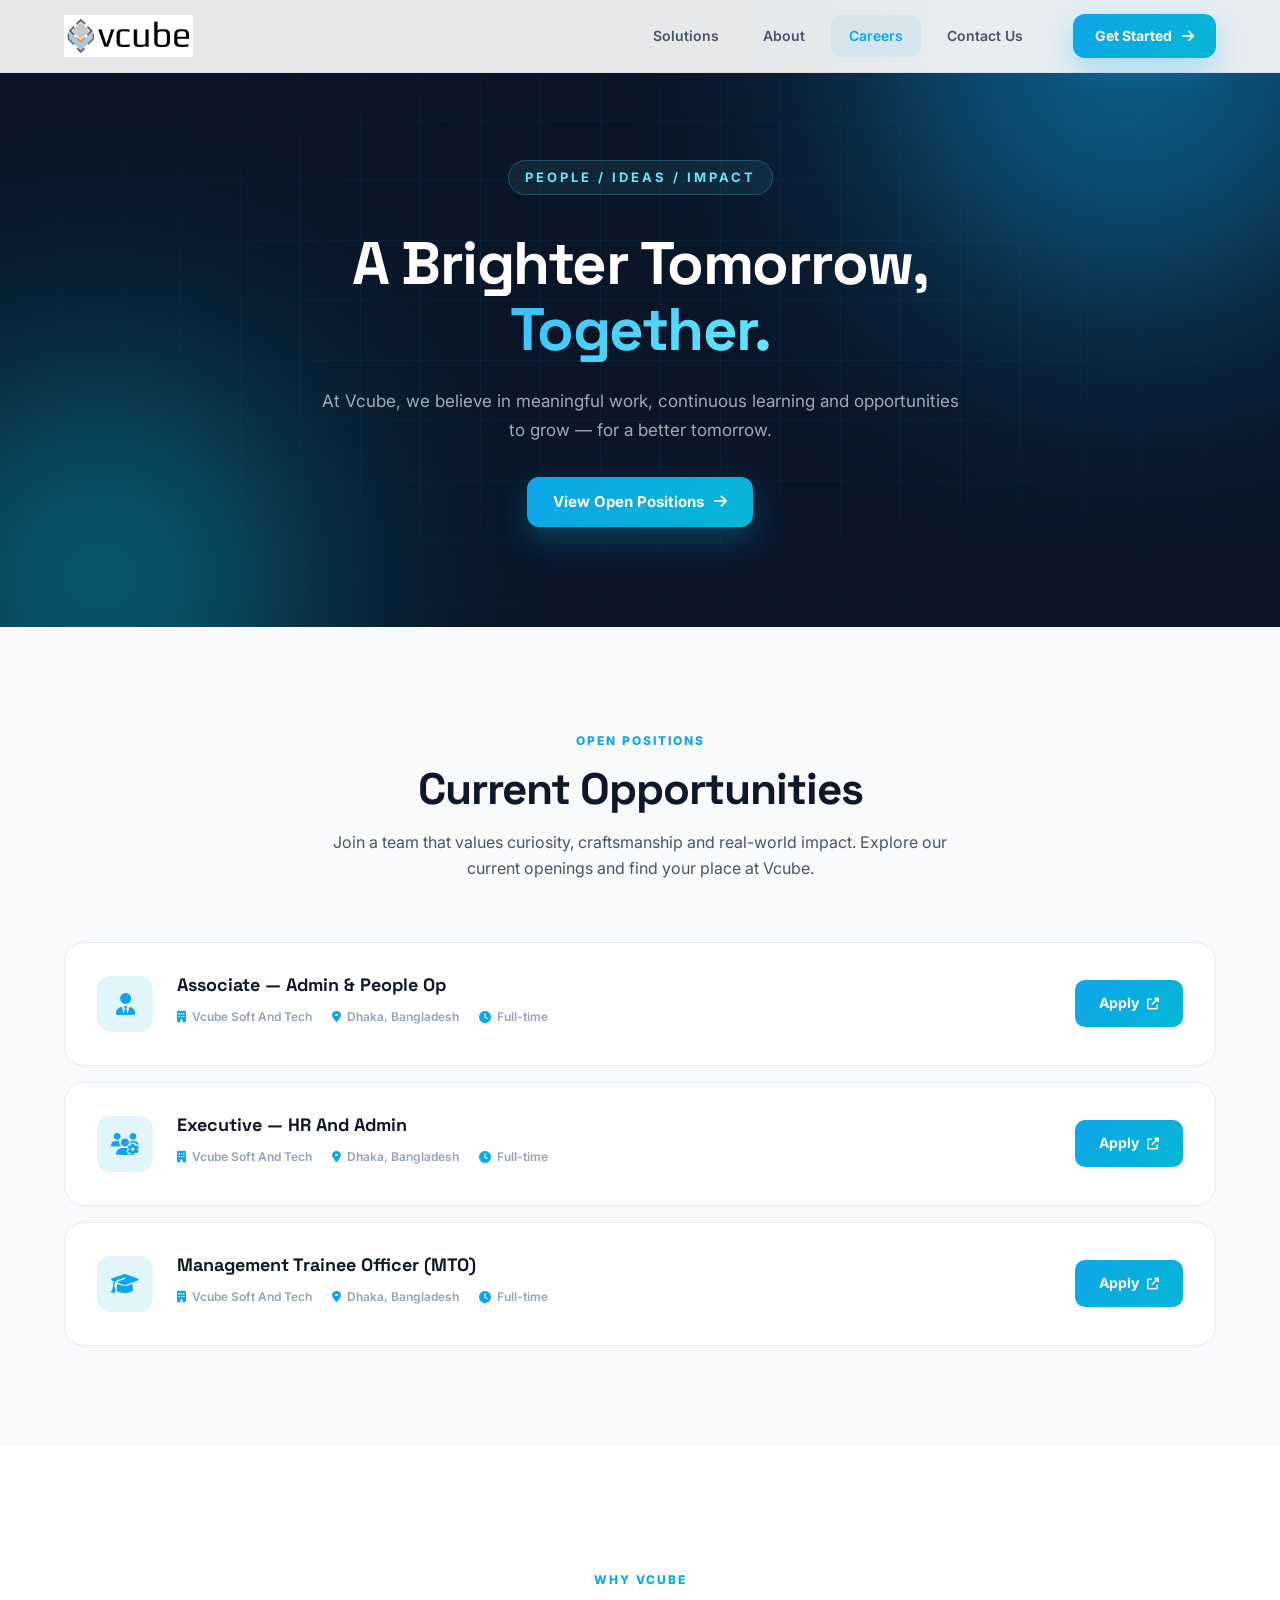
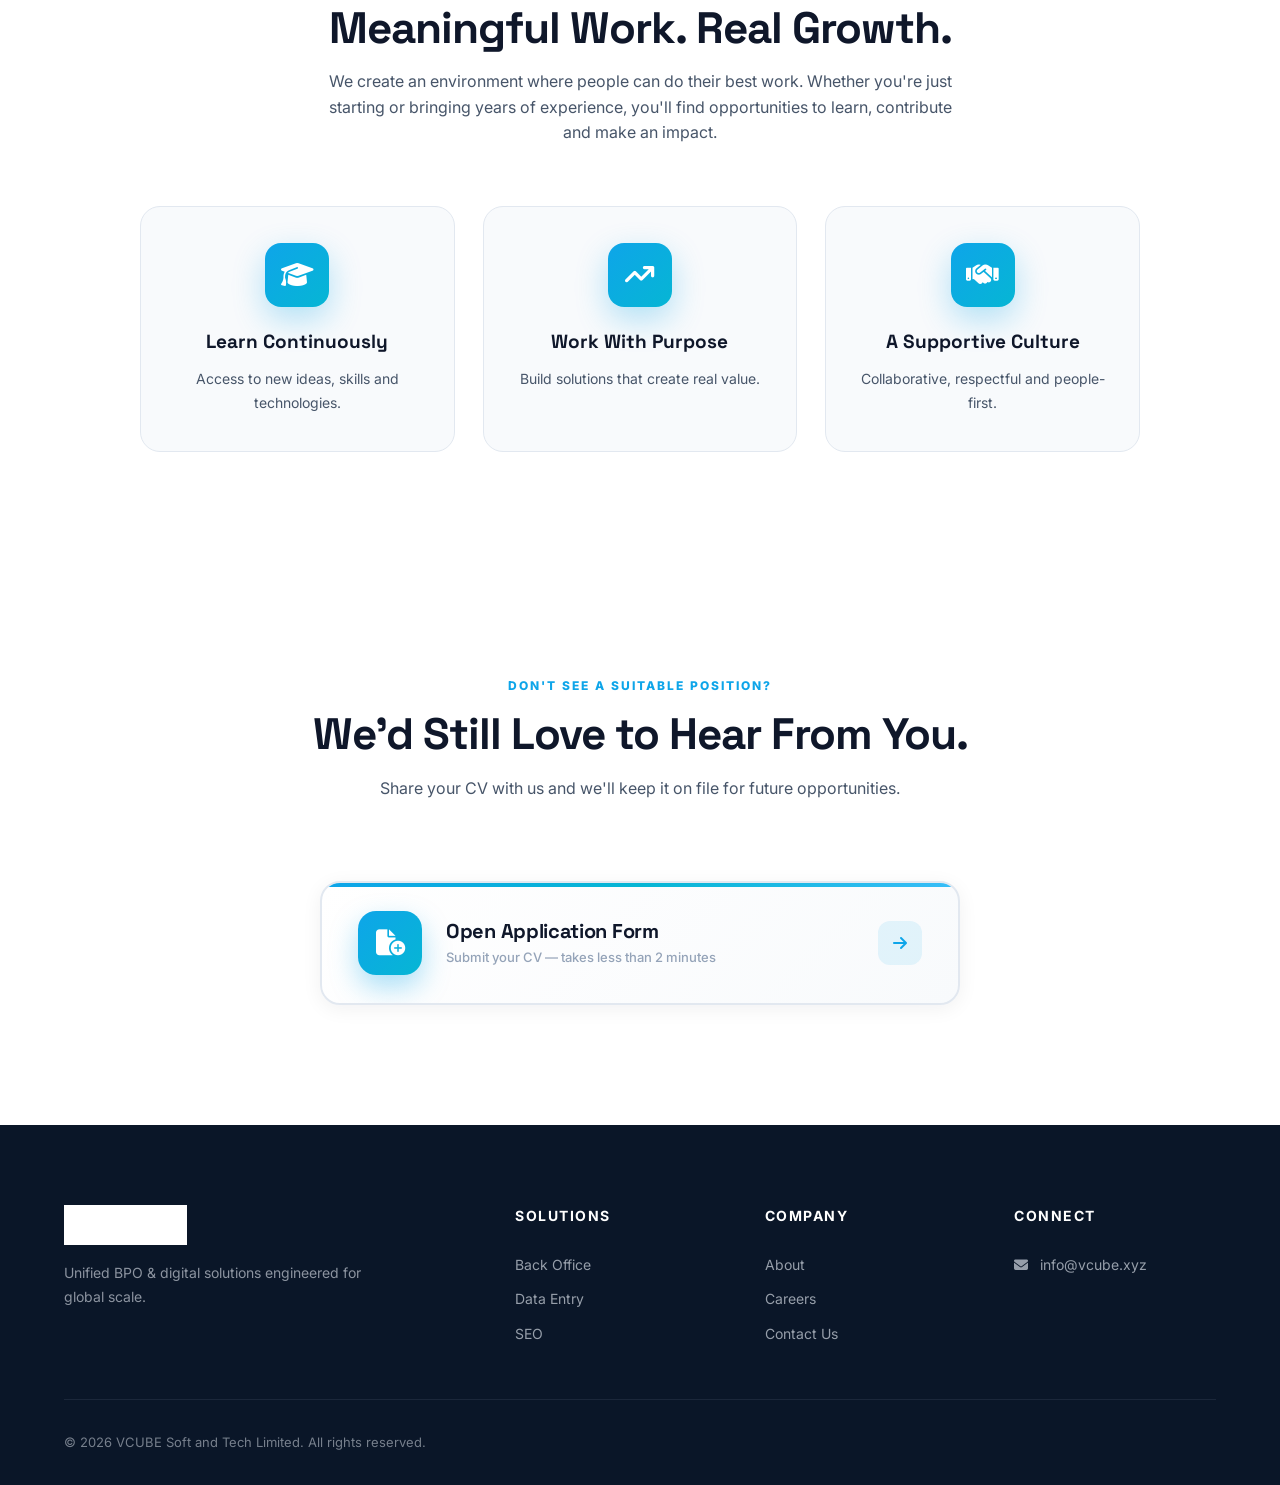
==== careers.html @ a3772336 "fix: footer logo always visible (removed filter)" ====
<!DOCTYPE html>
<html lang="en">
<head>
  <meta charset="UTF-8">
  <meta name="viewport" content="width=device-width, initial-scale=1.0">
  <title>Careers — Join VCUBE Soft and Tech Limited</title>
  <meta name="description" content="A Brighter Tomorrow, Together. At VCUBE, we believe in meaningful work, continuous learning, and opportunities to grow.">
  <link rel="icon" type="image/png" href="assets/images/vcube-logo.png">
  <link rel="preconnect" href="https://fonts.googleapis.com">
  <link href="https://fonts.googleapis.com/css2?family=Inter:wght@300;400;500;600;700;800;900&family=Space+Grotesk:wght@400;500;600;700&display=swap" rel="stylesheet">
  <link rel="stylesheet" href="https://cdnjs.cloudflare.com/ajax/libs/font-awesome/6.5.0/css/all.min.css">
  <link rel="stylesheet" href="css/style.css">
  <link rel="stylesheet" href="css/responsive.css">
</head>
<body>

  <header class="navbar" id="navbar">
    <div class="nav-container">
      <a href="index.html" class="logo" aria-label="VCUBE Home">
        <img src="assets/images/vcube-logo.png" alt="VCUBE Logo" class="logo-img" loading="eager">
      </a>
      <nav class="nav-links" id="navLinks">
        <a href="index.html#solutions">Solutions</a>
        <a href="index.html#edge">About</a>
        <a href="careers.html" class="active">Careers</a>
        <a href="index.html#contact">Contact Us</a>
      </nav>
      <a href="index.html#contact" class="btn btn-primary nav-cta">
        Get Started <i class="fas fa-arrow-right"></i>
      </a>
      <button class="hamburger" id="hamburger" aria-label="Menu">
        <i class="fas fa-bars"></i>
      </button>
    </div>
  </header>

  <!-- HERO -->
  <section class="careers-hero">
    <div class="hero-bg">
      <div class="hero-grid"></div>
      <div class="glow glow-1"></div>
      <div class="glow glow-2"></div>
    </div>
    <div class="container" style="position: relative; z-index: 2;">
      <div class="careers-tagline">People / Ideas / Impact</div>
      <h1 class="careers-title">
        A Brighter Tomorrow,<br>
        <span class="gradient-text">Together.</span>
      </h1>
      <p class="careers-desc">
        At Vcube, we believe in meaningful work, continuous learning and opportunities
        to grow — for a better tomorrow.
      </p>
      <div class="hero-buttons" style="justify-content: center; margin-top: 32px;">
        <a href="#open-positions" class="btn btn-primary">
          View Open Positions <i class="fas fa-arrow-right"></i>
        </a>
      </div>
    </div>
  </section>

  <!-- OPEN POSITIONS -->
  <section class="positions" id="open-positions">
    <div class="container">
      <div class="section-header center">
        <span class="section-tag">Open Positions</span>
        <h2 class="section-title">Current Opportunities</h2>
        <p class="section-subtitle">
          Join a team that values curiosity, craftsmanship and real-world impact.
          Explore our current openings and find your place at Vcube.
        </p>
      </div>

      <div class="positions-list">
        <!-- Position 1 -->
        <div class="position-card">
          <div class="pos-icon"><i class="fas fa-user-tie"></i></div>
          <div class="pos-content">
            <h3>Associate — Admin & People Op</h3>
            <div class="pos-meta">
              <span><i class="fas fa-building"></i> Vcube Soft And Tech</span>
              <span><i class="fas fa-location-dot"></i> Dhaka, Bangladesh</span>
              <span><i class="fas fa-clock"></i> Full-time</span>
            </div>
            
          </div>
          <a href="https://bdjobs.com/h/details/1527850?ln=1" target="_blank" rel="noreferrer" class="pos-apply">
            Apply <i class="fas fa-external-link-alt"></i>
          </a>
        </div>

        <!-- Position 2 -->
        <div class="position-card">
          <div class="pos-icon"><i class="fas fa-users-gear"></i></div>
          <div class="pos-content">
            <h3>Executive — HR And Admin</h3>
            <div class="pos-meta">
              <span><i class="fas fa-building"></i> Vcube Soft And Tech</span>
              <span><i class="fas fa-location-dot"></i> Dhaka, Bangladesh</span>
              <span><i class="fas fa-clock"></i> Full-time</span>
            </div>
            
          </div>
          <a href="BdJOBS_LINK_HERE" target="_blank" rel="noreferrer" class="pos-apply">
            Apply <i class="fas fa-external-link-alt"></i>
          </a>
        </div>

        <!-- Position 3 -->
        <div class="position-card">
          <div class="pos-icon"><i class="fas fa-graduation-cap"></i></div>
          <div class="pos-content">
            <h3>Management Trainee Officer (MTO)</h3>
            <div class="pos-meta">
              <span><i class="fas fa-building"></i> Vcube Soft And Tech</span>
              <span><i class="fas fa-location-dot"></i> Dhaka, Bangladesh</span>
              <span><i class="fas fa-clock"></i> Full-time</span>
            </div>
            
          </div>
          <a href="BdJOBS_LINK_HERE" target="_blank" rel="noreferrer" class="pos-apply">
            Apply <i class="fas fa-external-link-alt"></i>
          </a>
        </div>
      </div>
    </div>
  </section>

  <!-- WHY VCUBE -->
  <section class="why-vcube">
    <div class="container">
      <div class="section-header center">
        <span class="section-tag">Why Vcube</span>
        <h2 class="section-title">Meaningful Work. Real Growth.</h2>
        <p class="section-subtitle">
          We create an environment where people can do their best work. Whether you're
          just starting or bringing years of experience, you'll find opportunities to
          learn, contribute and make an impact.
        </p>
      </div>

      <div class="why-grid">
        <div class="why-card">
          <div class="why-icon"><i class="fas fa-graduation-cap"></i></div>
          <h3>Learn Continuously</h3>
          <p>Access to new ideas, skills and technologies.</p>
        </div>

        <div class="why-card">
          <div class="why-icon"><i class="fas fa-arrow-trend-up"></i></div>
          <h3>Work With Purpose</h3>
          <p>Build solutions that create real value.</p>
        </div>

        <div class="why-card">
          <div class="why-icon"><i class="fas fa-handshake"></i></div>
          <h3>A Supportive Culture</h3>
          <p>Collaborative, respectful and people-first.</p>
        </div>
      </div>
    </div>
  </section>

  <!-- CV SUBMISSION -->
  <!-- ═══ CV SUBMISSION ═══ -->
  <section class="apply-section" id="apply">
    <div class="container">
      <div class="section-header center">
        <span class="section-tag">Don't See A Suitable Position?</span>
        <h2 class="section-title">We'd Still Love to Hear From You.</h2>
        <p class="section-subtitle">
          Share your CV with us and we'll keep it on file for future opportunities.
        </p>
      </div>

      <div class="apply-cta-wrap">
        <a href="https://docs.google.com/forms/d/e/1FAIpQLSdSTPshbBg60llwsU6dkdQ2GS3k0Eei-Ls_svC4j-k6yAOx4g/viewform" 
           target="_blank" 
           rel="noreferrer" 
           class="apply-cta-btn">
          <span class="apply-cta-icon">
            <i class="fas fa-file-circle-plus"></i>
          </span>
          <span class="apply-cta-text">
            <strong>Open Application Form</strong>
            <small>Submit your CV — takes less than 2 minutes</small>
          </span>
          <span class="apply-cta-arrow">
            <i class="fas fa-arrow-right"></i>
          </span>
        </a>
      </div>
    </div>
  </section>

  <footer class="footer">
    <div class="container">
      <div class="footer-grid">
        <div class="footer-brand">
          <a href="index.html" class="logo">
            <img src="assets/images/vcube-logo.png" alt="VCUBE" class="logo-img">
          </a>
          <p>Unified BPO & digital solutions engineered for global scale.</p>
        </div>
        <div class="footer-col">
          <h4>Solutions</h4>
          <a href="index.html#solutions">Back Office</a>
          <a href="index.html#solutions">Data Entry</a>
          <a href="index.html#solutions">SEO</a>
        </div>
        <div class="footer-col">
          <h4>Company</h4>
          <a href="index.html#edge">About</a>
          <a href="careers.html">Careers</a>
          <a href="index.html#contact">Contact Us</a>
        </div>
        <div class="footer-col">
          <h4>Connect</h4>
          <a href="mailto:info@vcube.xyz"><i class="fas fa-envelope"></i> info@vcube.xyz</a>
        </div>
      </div>
      <div class="footer-bottom">
        <p>© 2026 VCUBE Soft and Tech Limited. All rights reserved.</p>
      </div>
    </div>
  </footer>

  <script src="js/main.js"></script>
</body>
</html>
---- css/style.css ----
/* ═══════════════════════════════════════════
   VCUBE Soft and Tech Limited — Main Stylesheet
   ═══════════════════════════════════════════ */

* { margin: 0; padding: 0; box-sizing: border-box; }

:root {
  --primary: #0ea5e9;
  --primary-dark: #0284c7;
  --primary-light: #38bdf8;
  --accent: #06b6d4;
  --accent-light: #67e8f9;
  --navy: #0a1628;
  --bg: #ffffff;
  --bg-alt: #f8fafc;
  --text: #0f172a;
  --text-soft: #475569;
  --text-muted: #94a3b8;
  --text-light: #e2e8f0;
  --border: #e2e8f0;
  --shadow: 0 4px 20px rgba(15, 23, 42, 0.08);
  --shadow-lg: 0 20px 50px rgba(15, 23, 42, 0.15);
  --shadow-blue: 0 12px 32px rgba(14, 165, 233, 0.3);
  --radius: 12px;
  --radius-lg: 20px;
  --transition: all 0.3s cubic-bezier(0.4, 0, 0.2, 1);
}

html { scroll-behavior: smooth; }

body {
  font-family: 'Inter', system-ui, -apple-system, sans-serif;
  background: var(--bg);
  color: var(--text);
  line-height: 1.6;
  overflow-x: hidden;
}

img { max-width: 100%; display: block; }
a { text-decoration: none; color: inherit; }
ul { list-style: none; }

.container { max-width: 1200px; margin: 0 auto; padding: 0 24px; }

/* NAVBAR */
.navbar {
  position: fixed;
  top: 0; left: 0;
  width: 100%;
  z-index: 1000;
  background: rgba(255, 255, 255, 0.9);
  backdrop-filter: blur(20px);
  -webkit-backdrop-filter: blur(20px);
  border-bottom: 1px solid rgba(15, 23, 42, 0.06);
  transition: var(--transition);
}

.navbar.scrolled { box-shadow: var(--shadow); }

.nav-container {
  max-width: 1200px;
  margin: 0 auto;
  padding: 14px 24px;
  display: flex;
  align-items: center;
  justify-content: space-between;
  gap: 32px;
}

.logo { display: inline-flex; align-items: center; }

.logo-img {
  height: 42px;
  width: auto;
  display: block;
  transition: var(--transition);
}

.logo:hover .logo-img {
  transform: scale(1.05);
  filter: drop-shadow(0 4px 12px rgba(14, 165, 233, 0.3));
}

.nav-links { display: flex; gap: 8px; margin-left: auto; }

.nav-links a {
  padding: 10px 18px;
  font-size: 14px;
  font-weight: 600;
  color: var(--text-soft);
  border-radius: 10px;
  transition: var(--transition);
}

.nav-links a:hover,
.nav-links a.active {
  color: var(--primary);
  background: rgba(14, 165, 233, 0.08);
}

.btn {
  display: inline-flex;
  align-items: center;
  justify-content: center;
  gap: 10px;
  padding: 13px 26px;
  font-size: 15px;
  font-weight: 700;
  border-radius: 12px;
  border: none;
  cursor: pointer;
  transition: var(--transition);
  font-family: inherit;
  white-space: nowrap;
}

.btn-primary {
  background: linear-gradient(135deg, var(--primary), var(--accent));
  color: #fff;
  box-shadow: var(--shadow-blue);
}

.btn-primary:hover {
  transform: translateY(-2px);
  box-shadow: 0 16px 40px rgba(14, 165, 233, 0.45);
}

.btn-outline {
  background: transparent;
  color: #fff;
  border: 1.5px solid rgba(148, 163, 184, 0.3);
}

.btn-outline:hover {
  border-color: var(--accent-light);
  color: var(--accent-light);
  background: rgba(103, 232, 249, 0.08);
}

.btn-block { width: 100%; }
.nav-cta { padding: 11px 22px; font-size: 14px; }

.hamburger {
  display: none;
  width: 42px; height: 42px;
  border-radius: 10px;
  border: 1px solid var(--border);
  background: var(--bg-alt);
  color: var(--text);
  font-size: 16px;
  cursor: pointer;
}

/* HERO */
.hero {
  position: relative;
  min-height: 100vh;
  display: flex;
  align-items: center;
  padding: 120px 0 80px;
  overflow: hidden;
  background: var(--navy);
}

.hero-bg { position: absolute; inset: 0; z-index: 1; }

.hero-grid {
  position: absolute;
  inset: 0;
  background-image:
    linear-gradient(rgba(14, 165, 233, 0.07) 1px, transparent 1px),
    linear-gradient(90deg, rgba(14, 165, 233, 0.07) 1px, transparent 1px);
  background-size: 60px 60px;
  mask-image: radial-gradient(ellipse at center, black 30%, transparent 80%);
  -webkit-mask-image: radial-gradient(ellipse at center, black 30%, transparent 80%);
}

.glow {
  position: absolute;
  border-radius: 50%;
  filter: blur(120px);
  opacity: 0.5;
}

.glow-1 { width: 500px; height: 500px; background: var(--primary); top: -200px; right: -100px; }
.glow-2 { width: 400px; height: 400px; background: var(--accent); bottom: -150px; left: -100px; }

.hero-container {
  position: relative;
  z-index: 2;
  max-width: 1200px;
  margin: 0 auto;
  padding: 0 24px;
  width: 100%;
}

.hero-badge {
  display: inline-flex;
  align-items: center;
  gap: 10px;
  padding: 8px 18px;
  background: rgba(14, 165, 233, 0.1);
  border: 1px solid rgba(14, 165, 233, 0.3);
  border-radius: 999px;
  color: var(--accent-light);
  font-size: 13px;
  font-weight: 600;
  margin-bottom: 28px;
}

.pulse {
  width: 8px; height: 8px;
  border-radius: 50%;
  background: var(--accent-light);
  box-shadow: 0 0 0 4px rgba(103, 232, 249, 0.2);
  animation: pulse 2s ease-in-out infinite;
}

@keyframes pulse {
  0%, 100% { box-shadow: 0 0 0 4px rgba(103, 232, 249, 0.2); }
  50% { box-shadow: 0 0 0 10px rgba(103, 232, 249, 0.05); }
}

.hero-title {
  font-family: 'Space Grotesk', sans-serif;
  font-size: clamp(38px, 5.5vw, 68px);
  font-weight: 700;
  line-height: 1.1;
  letter-spacing: -1.5px;
  color: #fff;
  margin-bottom: 24px;
}

.gradient-text {
  background: linear-gradient(135deg, var(--primary-light) 0%, var(--accent-light) 100%);
  -webkit-background-clip: text;
  background-clip: text;
  -webkit-text-fill-color: transparent;
}

.hero-desc {
  font-size: clamp(15px, 1.6vw, 18px);
  color: rgba(226, 232, 240, 0.75);
  max-width: 620px;
  margin-bottom: 40px;
  line-height: 1.7;
}

.hero-buttons { display: flex; gap: 16px; flex-wrap: wrap; }

/* STATS */
.stats {
  background: var(--bg);
  padding: 80px 0;
  border-bottom: 1px solid var(--border);
}

.stats-grid {
  display: grid;
  grid-template-columns: repeat(4, 1fr);
  gap: 24px;
}

.stat-card {
  text-align: center;
  padding: 32px 20px;
  background: var(--bg-alt);
  border-radius: var(--radius-lg);
  border: 1px solid var(--border);
  transition: var(--transition);
  position: relative;
  overflow: hidden;
}

.stat-card::before {
  content: '';
  position: absolute;
  bottom: 0; left: 0; right: 0;
  height: 3px;
  background: linear-gradient(90deg, var(--primary), var(--accent));
  transform: scaleX(0);
  transition: transform 0.4s;
}

.stat-card:hover::before { transform: scaleX(1); }

.stat-card:hover {
  transform: translateY(-6px);
  box-shadow: var(--shadow-lg);
  border-color: var(--primary-light);
}

.stat-icon {
  width: 52px; height: 52px;
  margin: 0 auto 16px;
  border-radius: 14px;
  background: linear-gradient(135deg, rgba(14, 165, 233, 0.12), rgba(6, 182, 212, 0.12));
  display: flex;
  align-items: center;
  justify-content: center;
  color: var(--primary);
  font-size: 22px;
}

.stat-num {
  font-family: 'Space Grotesk', sans-serif;
  font-size: 40px;
  font-weight: 700;
  letter-spacing: -1.5px;
  color: var(--text);
  line-height: 1;
  margin-bottom: 8px;
}

.stat-num span { font-size: 24px; color: var(--primary); margin-left: 2px; }

.stat-label {
  font-size: 13px;
  font-weight: 600;
  color: var(--text-muted);
  text-transform: uppercase;
  letter-spacing: 1px;
}

/* SECTION HEADER */
.section-header { margin-bottom: 60px; }
.section-header.center { text-align: center; }

.section-tag {
  display: inline-block;
  font-size: 12px;
  font-weight: 800;
  color: var(--primary);
  text-transform: uppercase;
  letter-spacing: 2px;
  margin-bottom: 14px;
}

.section-title {
  font-family: 'Space Grotesk', sans-serif;
  font-size: clamp(28px, 4vw, 44px);
  font-weight: 700;
  letter-spacing: -1px;
  line-height: 1.15;
  color: var(--text);
  margin-bottom: 16px;
}

.section-subtitle {
  font-size: 16px;
  color: var(--text-soft);
  max-width: 640px;
}

.section-header.center .section-subtitle { margin: 0 auto; }

/* SOLUTIONS */
.solutions { padding: 120px 0; background: var(--bg); }

.solutions-grid {
  display: grid;
  grid-template-columns: repeat(auto-fit, minmax(300px, 1fr));
  gap: 24px;
}

.solution-card {
  background: var(--bg);
  padding: 32px;
  border-radius: var(--radius-lg);
  border: 1px solid var(--border);
  transition: var(--transition);
  position: relative;
  overflow: hidden;
}

.solution-card::before {
  content: '';
  position: absolute;
  top: 0; left: 0; right: 0;
  height: 3px;
  background: linear-gradient(90deg, var(--primary), var(--accent));
  transform: scaleX(0);
  transform-origin: left;
  transition: transform 0.4s;
}

.solution-card:hover::before { transform: scaleX(1); }

.solution-card:hover {
  transform: translateY(-8px);
  box-shadow: var(--shadow-lg);
  border-color: var(--primary-light);
}

.solution-cat {
  display: inline-block;
  font-size: 11px;
  font-weight: 800;
  color: var(--primary);
  text-transform: uppercase;
  letter-spacing: 1.5px;
  margin-bottom: 18px;
  padding: 4px 12px;
  background: rgba(14, 165, 233, 0.08);
  border-radius: 999px;
}

.solution-icon {
  width: 54px; height: 54px;
  border-radius: 14px;
  background: linear-gradient(135deg, rgba(14, 165, 233, 0.12), rgba(6, 182, 212, 0.12));
  display: flex;
  align-items: center;
  justify-content: center;
  color: var(--primary);
  font-size: 22px;
  margin-bottom: 22px;
  transition: var(--transition);
}

.solution-card:hover .solution-icon {
  background: linear-gradient(135deg, var(--primary), var(--accent));
  color: #fff;
  transform: scale(1.08) rotate(-5deg);
}

.solution-card h3 {
  font-family: 'Space Grotesk', sans-serif;
  font-size: 19px;
  font-weight: 700;
  color: var(--text);
  margin-bottom: 12px;
}

.solution-card p {
  font-size: 14px;
  color: var(--text-soft);
  line-height: 1.7;
}

/* EDGE */
.edge {
  padding: 120px 0;
  background: var(--bg-alt);
  position: relative;
  overflow: hidden;
}

.edge-grid {
  display: grid;
  grid-template-columns: 1.2fr 1fr;
  gap: 80px;
  align-items: center;
}

.edge-text {
  font-size: 16px;
  color: var(--text-soft);
  line-height: 1.8;
  margin-bottom: 20px;
}

.edge-visual { position: relative; height: 400px; }

.edge-blob {
  position: absolute;
  inset: 20% 10%;
  background: radial-gradient(circle, rgba(14, 165, 233, 0.3), transparent 70%);
  filter: blur(60px);
  border-radius: 50%;
}

.edge-image-wrap {
  position: absolute;
  inset: 0;
  border-radius: var(--radius-lg);
  overflow: hidden;
  box-shadow: var(--shadow-lg);
}

.edge-image {
  width: 100%;
  height: 100%;
  object-fit: cover;
  transition: transform 0.6s ease;
}

.edge-image-wrap:hover .edge-image {
  transform: scale(1.05);
}

.edge-image-wrap::after {
  content: '';
  position: absolute;
  inset: 0;
  background: linear-gradient(135deg, rgba(14, 165, 233, 0.1), rgba(6, 182, 212, 0.15));
  pointer-events: none;
}

/* Edge floating cards */
.edge-card {
  position: absolute;
  display: flex;
  align-items: center;
  gap: 14px;
  padding: 14px 20px;
  background: #fff;
  border-radius: var(--radius);
  box-shadow: var(--shadow-lg);
  animation: float 6s ease-in-out infinite;
  z-index: 3;
}

.edge-card i {
  width: 40px;
  height: 40px;
  border-radius: 10px;
  background: linear-gradient(135deg, var(--primary), var(--accent));
  display: flex;
  align-items: center;
  justify-content: center;
  color: #fff;
  font-size: 18px;
  flex-shrink: 0;
}

.edge-card strong {
  display: block;
  font-family: 'Space Grotesk', sans-serif;
  font-size: 15px;
  font-weight: 700;
  color: var(--text);
  line-height: 1.1;
}

.edge-card span {
  display: block;
  font-size: 11px;
  color: var(--text-muted);
  font-weight: 600;
  margin-top: 2px;
}

.edge-card-1 {
  bottom: 24px;
  left: -20px;
  animation-delay: 0s;
}

.edge-card-2 {
  top: 24px;
  right: -20px;
  animation-delay: 2s;
}

@keyframes float {
  0%, 100% { transform: translateY(0); }
  50% { transform: translateY(-20px); }
}

/* CONTACT */
.contact { padding: 120px 0; background: var(--bg); }

.contact-grid {
  display: grid;
  grid-template-columns: 1fr 1.2fr;
  gap: 60px;
  align-items: start;
}

.contact-item { display: flex; gap: 16px; margin-bottom: 24px; }

.contact-icon {
  width: 44px; height: 44px;
  border-radius: 12px;
  background: linear-gradient(135deg, rgba(14, 165, 233, 0.12), rgba(6, 182, 212, 0.12));
  display: flex;
  align-items: center;
  justify-content: center;
  color: var(--primary);
  font-size: 18px;
  flex-shrink: 0;
}

.contact-item strong {
  display: block;
  font-size: 14px;
  font-weight: 700;
  color: var(--text);
  margin-bottom: 4px;
}

.contact-item p { font-size: 14px; color: var(--text-soft); }
.contact-item a { color: var(--primary); font-weight: 600; }

.contact-form {
  background: var(--bg);
  padding: 40px;
  border-radius: var(--radius-lg);
  border: 1px solid var(--border);
  box-shadow: var(--shadow);
}

.form-group { margin-bottom: 20px; }

.form-group label {
  display: block;
  font-size: 13px;
  font-weight: 700;
  color: var(--text);
  margin-bottom: 8px;
}

.form-group input,
.form-group select,
.form-group textarea {
  width: 100%;
  padding: 13px 16px;
  border: 1.5px solid var(--border);
  border-radius: 10px;
  font-family: inherit;
  font-size: 14px;
  color: var(--text);
  background: var(--bg);
  transition: var(--transition);
  resize: vertical;
}

.form-group input:focus,
.form-group select:focus,
.form-group textarea:focus {
  outline: none;
  border-color: var(--primary);
  box-shadow: 0 0 0 4px rgba(14, 165, 233, 0.1);
}

.form-row {
  display: grid;
  grid-template-columns: 1fr 1fr;
  gap: 16px;
}

.form-check {
  display: flex;
  gap: 10px;
  align-items: flex-start;
  margin: 20px 0;
  font-size: 13px;
  color: var(--text-soft);
  line-height: 1.5;
}

.form-check input { width: auto; margin-top: 3px; flex-shrink: 0; }

.file-upload { position: relative; }
.file-upload input[type="file"] { position: absolute; opacity: 0; width: 0; height: 0; }

.file-label {
  display: flex;
  flex-direction: column;
  align-items: center;
  justify-content: center;
  gap: 8px;
  padding: 32px 24px;
  border: 2px dashed var(--border);
  border-radius: 12px;
  background: var(--bg-alt);
  cursor: pointer;
  transition: var(--transition);
  text-align: center;
}

.file-label:hover {
  border-color: var(--primary);
  background: rgba(14, 165, 233, 0.04);
}

.file-label i { font-size: 28px; color: var(--primary); }
.file-label span { font-size: 14px; font-weight: 600; color: var(--text); }
.file-label small { font-size: 12px; color: var(--text-muted); }

/* FOOTER */
.footer {
  background: var(--navy);
  color: var(--text-light);
  padding: 80px 0 32px;
}

.footer-grid {
  display: grid;
  grid-template-columns: 2fr 1fr 1fr 1fr;
  gap: 48px;
  margin-bottom: 48px;
}

.footer-brand .logo-img {
  height: 40px;
  margin-bottom: 16px;
  filter: brightness(0) invert(1);
}

.footer-brand p {
  font-size: 14px;
  color: rgba(226, 232, 240, 0.6);
  max-width: 320px;
  line-height: 1.7;
}

.footer-col h4 {
  font-size: 14px;
  font-weight: 700;
  text-transform: uppercase;
  letter-spacing: 1.5px;
  color: #fff;
  margin-bottom: 20px;
}

.footer-col a {
  display: block;
  font-size: 14px;
  color: rgba(226, 232, 240, 0.65);
  padding: 6px 0;
  transition: var(--transition);
}

.footer-col a:hover { color: var(--primary-light); padding-left: 4px; }
.footer-col a i { margin-right: 8px; }

.footer-bottom {
  padding-top: 32px;
  border-top: 1px solid rgba(148, 163, 184, 0.12);
  display: flex;
  justify-content: space-between;
  flex-wrap: wrap;
  gap: 16px;
  font-size: 13px;
  color: rgba(226, 232, 240, 0.5);
}

.footer-legal { display: flex; gap: 24px; }
.footer-legal a:hover { color: var(--primary-light); }

/* CAREERS PAGE */
.careers-hero {
  position: relative;
  padding: 160px 0 100px;
  background: var(--navy);
  overflow: hidden;
  text-align: center;
}

.careers-title {
  font-family: 'Space Grotesk', sans-serif;
  font-size: clamp(36px, 5vw, 60px);
  font-weight: 700;
  color: #fff;
  letter-spacing: -1.5px;
  line-height: 1.1;
  margin: 16px 0 24px;
}

.careers-desc {
  font-size: 17px;
  color: rgba(226, 232, 240, 0.7);
  max-width: 640px;
  margin: 0 auto;
  line-height: 1.7;
}

.positions { padding: 100px 0; background: var(--bg-alt); }

.positions-list { display: flex; flex-direction: column; gap: 16px; }

.position-card {
  background: var(--bg);
  padding: 28px 32px;
  border-radius: var(--radius-lg);
  border: 1px solid var(--border);
  display: grid;
  grid-template-columns: auto 1fr auto;
  gap: 24px;
  align-items: center;
  transition: var(--transition);
}

.position-card:hover {
  transform: translateX(6px);
  border-color: var(--primary-light);
  box-shadow: var(--shadow);
}

.pos-icon {
  width: 56px; height: 56px;
  border-radius: 14px;
  background: linear-gradient(135deg, rgba(14, 165, 233, 0.12), rgba(6, 182, 212, 0.12));
  display: flex;
  align-items: center;
  justify-content: center;
  color: var(--primary);
  font-size: 22px;
  flex-shrink: 0;
}

.pos-content h3 {
  font-family: 'Space Grotesk', sans-serif;
  font-size: 18px;
  font-weight: 700;
  color: var(--text);
  margin-bottom: 8px;
}

.pos-meta {
  display: flex;
  gap: 20px;
  flex-wrap: wrap;
  margin-bottom: 10px;
}

.pos-meta span {
  font-size: 12px;
  font-weight: 600;
  color: var(--text-muted);
  display: inline-flex;
  align-items: center;
  gap: 6px;
}

.pos-meta i { color: var(--primary); }

.pos-content p { font-size: 14px; color: var(--text-soft); line-height: 1.6; }

.pos-apply {
  display: inline-flex;
  align-items: center;
  gap: 8px;
  padding: 12px 24px;
  background: linear-gradient(135deg, var(--primary), var(--accent));
  color: #fff;
  font-size: 14px;
  font-weight: 700;
  border-radius: 10px;
  transition: var(--transition);
  white-space: nowrap;
}

.pos-apply:hover { transform: translateY(-2px); box-shadow: var(--shadow-blue); }

.apply-section { padding: 100px 0; background: var(--bg); }

.apply-wrap {
  display: grid;
  grid-template-columns: 1fr 1.4fr;
  gap: 60px;
  align-items: start;
}

.apply-highlights { margin: 32px 0; }

.apply-hl {
  display: flex;
  gap: 12px;
  align-items: center;
  padding: 10px 0;
  font-size: 14px;
  color: var(--text-soft);
}

.apply-hl i { color: #22c55e; font-size: 18px; flex-shrink: 0; }

.apply-contact {
  padding: 20px;
  background: rgba(14, 165, 233, 0.06);
  border-radius: 12px;
  border-left: 3px solid var(--primary);
  font-size: 14px;
  color: var(--text-soft);
}

.apply-contact a { color: var(--primary); font-weight: 700; }

.apply-form {
  background: var(--bg);
  padding: 40px;
  border-radius: var(--radius-lg);
  border: 1px solid var(--border);
  box-shadow: var(--shadow);
}

@media (max-width: 900px) {
  .apply-wrap,
  .contact-grid {
    grid-template-columns: 1fr;
    gap: 40px;
  }
  .position-card { grid-template-columns: 1fr; }
}

/* ═══ EDGE IMAGE ═══ */
.edge-image-wrap {
  position: absolute;
  inset: 0;
  border-radius: var(--radius-lg);
  overflow: hidden;
  box-shadow: var(--shadow-lg);
}

.edge-image {
  width: 100%;
  height: 100%;
  object-fit: cover;
  transition: transform 0.6s ease;
}

.edge-image-wrap:hover .edge-image {
  transform: scale(1.05);
}

.edge-image-wrap::after {
  content: '';
  position: absolute;
  inset: 0;
  background: linear-gradient(135deg, rgba(14, 165, 233, 0.1), rgba(6, 182, 212, 0.15));
  pointer-events: none;
}

.edge-card {
  position: absolute;
  display: flex;
  align-items: center;
  gap: 14px;
  padding: 14px 20px;
  background: #fff;
  border-radius: var(--radius);
  box-shadow: var(--shadow-lg);
  animation: float 6s ease-in-out infinite;
  z-index: 3;
}

.edge-card i {
  width: 40px;
  height: 40px;
  border-radius: 10px;
  background: linear-gradient(135deg, var(--primary), var(--accent));
  display: flex;
  align-items: center;
  justify-content: center;
  color: #fff;
  font-size: 18px;
  flex-shrink: 0;
}

.edge-card strong {
  display: block;
  font-family: 'Space Grotesk', sans-serif;
  font-size: 15px;
  font-weight: 700;
  color: var(--text);
  line-height: 1.1;
}

.edge-card span {
  display: block;
  font-size: 11px;
  color: var(--text-muted);
  font-weight: 600;
  margin-top: 2px;
}

.edge-card-1 {
  bottom: 24px;
  left: -20px;
  animation-delay: 0s;
}

.edge-card-2 {
  top: 24px;
  right: -20px;
  animation-delay: 2s;
}

/* ═══════════════════════════════════════════
   CAREERS PAGE — ENHANCED STYLES
   ═══════════════════════════════════════════ */

/* Hero tagline */
.careers-tagline {
  display: inline-block;
  font-size: 13px;
  font-weight: 700;
  color: var(--accent-light);
  text-transform: uppercase;
  letter-spacing: 3px;
  margin-bottom: 20px;
  padding: 6px 16px;
  background: rgba(103, 232, 249, 0.08);
  border: 1px solid rgba(103, 232, 249, 0.2);
  border-radius: 999px;
}

/* Why Vcube section */
.why-vcube {
  padding: 120px 0;
  background: var(--bg);
}

.why-grid {
  display: grid;
  grid-template-columns: repeat(auto-fit, minmax(280px, 1fr));
  gap: 28px;
  max-width: 1000px;
  margin: 0 auto;
}

.why-card {
  padding: 36px 28px;
  background: var(--bg-alt);
  border-radius: var(--radius-lg);
  border: 1px solid var(--border);
  transition: var(--transition);
  text-align: center;
  position: relative;
  overflow: hidden;
}

.why-card::before {
  content: '';
  position: absolute;
  top: 0; left: 0; right: 0;
  height: 3px;
  background: linear-gradient(90deg, var(--primary), var(--accent));
  transform: scaleX(0);
  transition: transform 0.4s;
}

.why-card:hover::before { transform: scaleX(1); }

.why-card:hover {
  transform: translateY(-8px);
  box-shadow: var(--shadow-lg);
  border-color: var(--primary-light);
  background: #fff;
}

.why-icon {
  width: 64px;
  height: 64px;
  margin: 0 auto 20px;
  border-radius: 16px;
  background: linear-gradient(135deg, var(--primary), var(--accent));
  display: flex;
  align-items: center;
  justify-content: center;
  color: #fff;
  font-size: 26px;
  box-shadow: var(--shadow-blue);
  transition: var(--transition);
}

.why-card:hover .why-icon {
  transform: scale(1.1) rotate(-5deg);
}

.why-card h3 {
  font-family: 'Space Grotesk', sans-serif;
  font-size: 19px;
  font-weight: 700;
  color: var(--text);
  margin-bottom: 10px;
}

.why-card p {
  font-size: 14px;
  color: var(--text-soft);
  line-height: 1.7;
}

/* Apply contact box (hr@vcube.xyz) */
.apply-contact-box {
  display: flex;
  align-items: center;
  gap: 20px;
  padding: 24px 28px;
  background: linear-gradient(135deg, rgba(14, 165, 233, 0.08), rgba(6, 182, 212, 0.08));
  border-radius: var(--radius-lg);
  border: 1px solid rgba(14, 165, 233, 0.2);
  margin-top: 32px;
  transition: var(--transition);
}

.apply-contact-box:hover {
  border-color: var(--primary);
  transform: translateX(6px);
  box-shadow: 0 12px 32px rgba(14, 165, 233, 0.15);
}

.apply-contact-icon {
  width: 56px;
  height: 56px;
  border-radius: 14px;
  background: linear-gradient(135deg, var(--primary), var(--accent));
  display: flex;
  align-items: center;
  justify-content: center;
  color: #fff;
  font-size: 24px;
  flex-shrink: 0;
  box-shadow: var(--shadow-blue);
}

.apply-contact-text span {
  display: block;
  font-size: 12px;
  font-weight: 700;
  color: var(--text-muted);
  text-transform: uppercase;
  letter-spacing: 1px;
  margin-bottom: 4px;
}

.apply-contact-text a {
  display: block;
  font-size: 18px;
  font-weight: 800;
  color: var(--primary);
  font-family: 'Space Grotesk', sans-serif;
  transition: var(--transition);
}

.apply-contact-text a:hover {
  color: var(--accent);
}

/* Form title */
.form-title {
  font-family: 'Space Grotesk', sans-serif;
  font-size: 22px;
  font-weight: 700;
  color: var(--text);
  margin-bottom: 24px;
  padding-bottom: 16px;
  border-bottom: 1px solid var(--border);
}

/* Position card — Bdjobs link style */
.pos-apply {
  display: inline-flex;
  align-items: center;
  gap: 8px;
  padding: 12px 24px;
  background: linear-gradient(135deg, var(--primary), var(--accent));
  color: #fff;
  font-size: 14px;
  font-weight: 700;
  border-radius: 10px;
  transition: var(--transition);
  white-space: nowrap;
}

.pos-apply:hover {
  transform: translateY(-2px);
  box-shadow: var(--shadow-blue);
}

.pos-apply i {
  font-size: 12px;
}

/* Responsive */
@media (max-width: 768px) {
  .why-vcube { padding: 70px 0; }
  .apply-contact-box {
    flex-direction: column;
    text-align: center;
  }
  .apply-contact-text a { font-size: 16px; }
}

/* ═══════════════════════════════════════════
   CV SUBMISSION — BIG CTA BUTTON
   ═══════════════════════════════════════════ */

.apply-cta-wrap {
  display: flex;
  justify-content: center;
  padding: 20px 0;
}

.apply-cta-btn {
  display: flex;
  align-items: center;
  gap: 24px;
  max-width: 640px;
  width: 100%;
  padding: 28px 36px;
  background: linear-gradient(135deg, #ffffff 0%, #f8fafc 100%);
  border: 2px solid var(--border);
  border-radius: 20px;
  text-decoration: none;
  position: relative;
  overflow: hidden;
  transition: all 0.4s cubic-bezier(0.4, 0, 0.2, 1);
  box-shadow: 0 4px 20px rgba(15, 23, 42, 0.06);
}

/* Gradient top bar */
.apply-cta-btn::before {
  content: '';
  position: absolute;
  top: 0; left: 0; right: 0;
  height: 4px;
  background: linear-gradient(90deg, var(--primary), var(--accent), var(--primary-light));
  transform: scaleX(1);
  transition: transform 0.4s;
}

/* Shine sweep */
.apply-cta-btn::after {
  content: '';
  position: absolute;
  top: 0; left: -100%;
  width: 100%;
  height: 100%;
  background: linear-gradient(
    90deg,
    transparent,
    rgba(14, 165, 233, 0.08),
    transparent
  );
  transition: left 0.7s ease;
  pointer-events: none;
}

.apply-cta-btn:hover::after {
  left: 100%;
}

.apply-cta-btn:hover {
  transform: translateY(-6px);
  border-color: var(--primary);
  box-shadow: 
    0 24px 48px rgba(14, 165, 233, 0.2),
    0 0 0 1px rgba(14, 165, 233, 0.1);
}

/* Icon circle */
.apply-cta-icon {
  width: 64px;
  height: 64px;
  border-radius: 18px;
  background: linear-gradient(135deg, var(--primary), var(--accent));
  display: flex;
  align-items: center;
  justify-content: center;
  color: #fff;
  font-size: 26px;
  flex-shrink: 0;
  box-shadow: 0 12px 28px rgba(14, 165, 233, 0.35);
  transition: all 0.4s;
}

.apply-cta-btn:hover .apply-cta-icon {
  transform: rotate(-8deg) scale(1.08);
  box-shadow: 0 16px 36px rgba(14, 165, 233, 0.5);
}

/* Text */
.apply-cta-text {
  display: flex;
  flex-direction: column;
  gap: 4px;
  flex: 1;
  text-align: left;
}

.apply-cta-text strong {
  font-family: 'Space Grotesk', sans-serif;
  font-size: 20px;
  font-weight: 700;
  color: var(--text);
  letter-spacing: -0.3px;
  line-height: 1.2;
}

.apply-cta-text small {
  font-size: 13px;
  color: var(--text-muted);
  font-weight: 500;
}

/* Arrow */
.apply-cta-arrow {
  width: 44px;
  height: 44px;
  border-radius: 12px;
  background: rgba(14, 165, 233, 0.1);
  color: var(--primary);
  display: flex;
  align-items: center;
  justify-content: center;
  font-size: 16px;
  flex-shrink: 0;
  transition: all 0.4s;
}

.apply-cta-btn:hover .apply-cta-arrow {
  background: var(--primary);
  color: #fff;
  transform: translateX(6px);
  box-shadow: 0 8px 20px rgba(14, 165, 233, 0.4);
}

/* Mobile */
@media (max-width: 600px) {
  .apply-cta-btn {
    padding: 22px 24px;
    gap: 16px;
    flex-wrap: wrap;
  }
  .apply-cta-icon {
    width: 52px;
    height: 52px;
    font-size: 22px;
  }
  .apply-cta-text strong {
    font-size: 17px;
  }
  .apply-cta-text small {
    font-size: 12px;
  }
  .apply-cta-arrow {
    width: 38px;
    height: 38px;
  }
}

/* ═══════════════════════════════════════════
   HOME PAGE — CONTACT CTA BUTTON
   ═══════════════════════════════════════════ */

.contact-cta-wrap {
  display: flex;
  justify-content: center;
  padding: 20px 0;
}

.contact-cta-btn {
  display: flex;
  align-items: center;
  gap: 24px;
  max-width: 640px;
  width: 100%;
  padding: 28px 36px;
  background: linear-gradient(135deg, #ffffff 0%, #f8fafc 100%);
  border: 2px solid var(--border);
  border-radius: 20px;
  text-decoration: none;
  position: relative;
  overflow: hidden;
  transition: all 0.4s cubic-bezier(0.4, 0, 0.2, 1);
  box-shadow: 0 4px 20px rgba(15, 23, 42, 0.06);
}

.contact-cta-btn::before {
  content: '';
  position: absolute;
  top: 0; left: 0; right: 0;
  height: 4px;
  background: linear-gradient(90deg, var(--primary), var(--accent), var(--primary-light));
}

.contact-cta-btn::after {
  content: '';
  position: absolute;
  top: 0; left: -100%;
  width: 100%;
  height: 100%;
  background: linear-gradient(90deg, transparent, rgba(14, 165, 233, 0.08), transparent);
  transition: left 0.7s ease;
  pointer-events: none;
}

.contact-cta-btn:hover::after { left: 100%; }

.contact-cta-btn:hover {
  transform: translateY(-6px);
  border-color: var(--primary);
  box-shadow: 
    0 24px 48px rgba(14, 165, 233, 0.2),
    0 0 0 1px rgba(14, 165, 233, 0.1);
}

.contact-cta-icon {
  width: 64px;
  height: 64px;
  border-radius: 18px;
  background: linear-gradient(135deg, var(--primary), var(--accent));
  display: flex;
  align-items: center;
  justify-content: center;
  color: #fff;
  font-size: 26px;
  flex-shrink: 0;
  box-shadow: 0 12px 28px rgba(14, 165, 233, 0.35);
  transition: all 0.4s;
}

.contact-cta-btn:hover .contact-cta-icon {
  transform: rotate(-8deg) scale(1.08);
  box-shadow: 0 16px 36px rgba(14, 165, 233, 0.5);
}

.contact-cta-text {
  display: flex;
  flex-direction: column;
  gap: 4px;
  flex: 1;
  text-align: left;
}

.contact-cta-text strong {
  font-family: 'Space Grotesk', sans-serif;
  font-size: 20px;
  font-weight: 700;
  color: var(--text);
  letter-spacing: -0.3px;
  line-height: 1.2;
}

.contact-cta-text small {
  font-size: 13px;
  color: var(--text-muted);
  font-weight: 500;
}

.contact-cta-arrow {
  width: 44px;
  height: 44px;
  border-radius: 12px;
  background: rgba(14, 165, 233, 0.1);
  color: var(--primary);
  display: flex;
  align-items: center;
  justify-content: center;
  font-size: 16px;
  flex-shrink: 0;
  transition: all 0.4s;
}

.contact-cta-btn:hover .contact-cta-arrow {
  background: var(--primary);
  color: #fff;
  transform: translateX(6px);
  box-shadow: 0 8px 20px rgba(14, 165, 233, 0.4);
}

@media (max-width: 600px) {
  .contact-cta-btn {
    padding: 22px 24px;
    gap: 16px;
    flex-wrap: wrap;
  }
  .contact-cta-icon {
    width: 52px;
    height: 52px;
    font-size: 22px;
  }
  .contact-cta-text strong { font-size: 17px; }
  .contact-cta-text small { font-size: 12px; }
  .contact-cta-arrow { width: 38px; height: 38px; }
}
---- css/responsive.css ----
@media (max-width: 1024px) {
  .edge-grid { grid-template-columns: 1fr; gap: 60px; }
  .edge-visual { height: 300px; }
  .edge-graphic i { font-size: 140px; }
  .footer-grid { grid-template-columns: 1fr 1fr; gap: 32px; }
}

@media (max-width: 768px) {
  .nav-links {
    position: fixed;
    top: 72px; left: 0; right: 0;
    flex-direction: column;
    background: #fff;
    padding: 20px;
    border-bottom: 1px solid var(--border);
    transform: translateY(-150%);
    transition: transform 0.3s ease;
    z-index: 999;
    box-shadow: var(--shadow);
  }
  .nav-links.open { transform: translateY(0); }
  .nav-links a { display: block; padding: 14px 20px; width: 100%; }
  .hamburger { display: flex; align-items: center; justify-content: center; }
  .nav-cta { display: none; }

  .stats-grid { grid-template-columns: repeat(2, 1fr); }
  .hero { min-height: auto; padding: 120px 0 60px; }
  .hero-buttons .btn { width: 100%; }

  .form-row { grid-template-columns: 1fr; }
  .contact-form, .apply-form { padding: 28px 24px; }
  .positions { padding: 70px 0; }
  .apply-section { padding: 70px 0; }
}

@media (max-width: 480px) {
  .stats-grid { grid-template-columns: 1fr; }
  .stat-num { font-size: 32px; }
  .hero-title { font-size: 32px; }
  .section-title { font-size: 26px; }
  .footer-grid { grid-template-columns: 1fr; }
  .footer-bottom { flex-direction: column; text-align: center; }
  .pos-apply { width: 100%; justify-content: center; }
  .logo-img { height: 34px; }
}
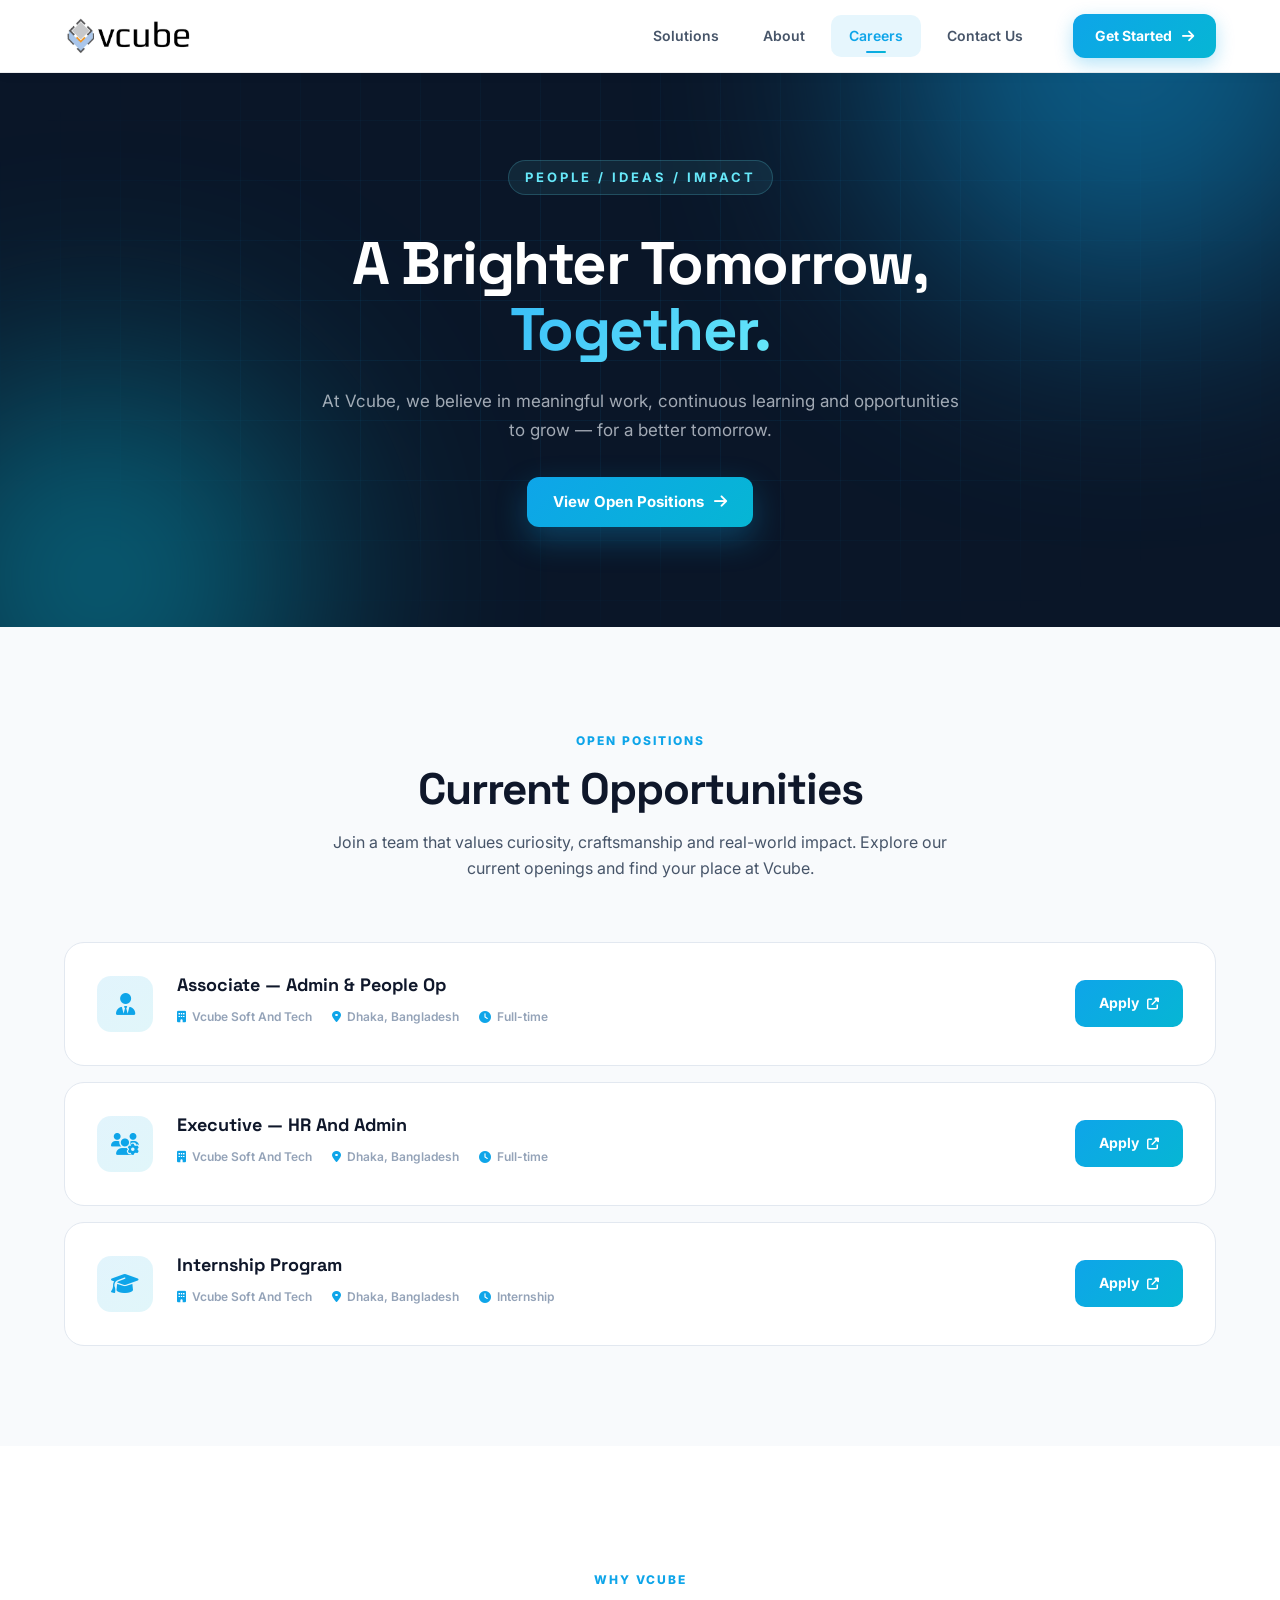
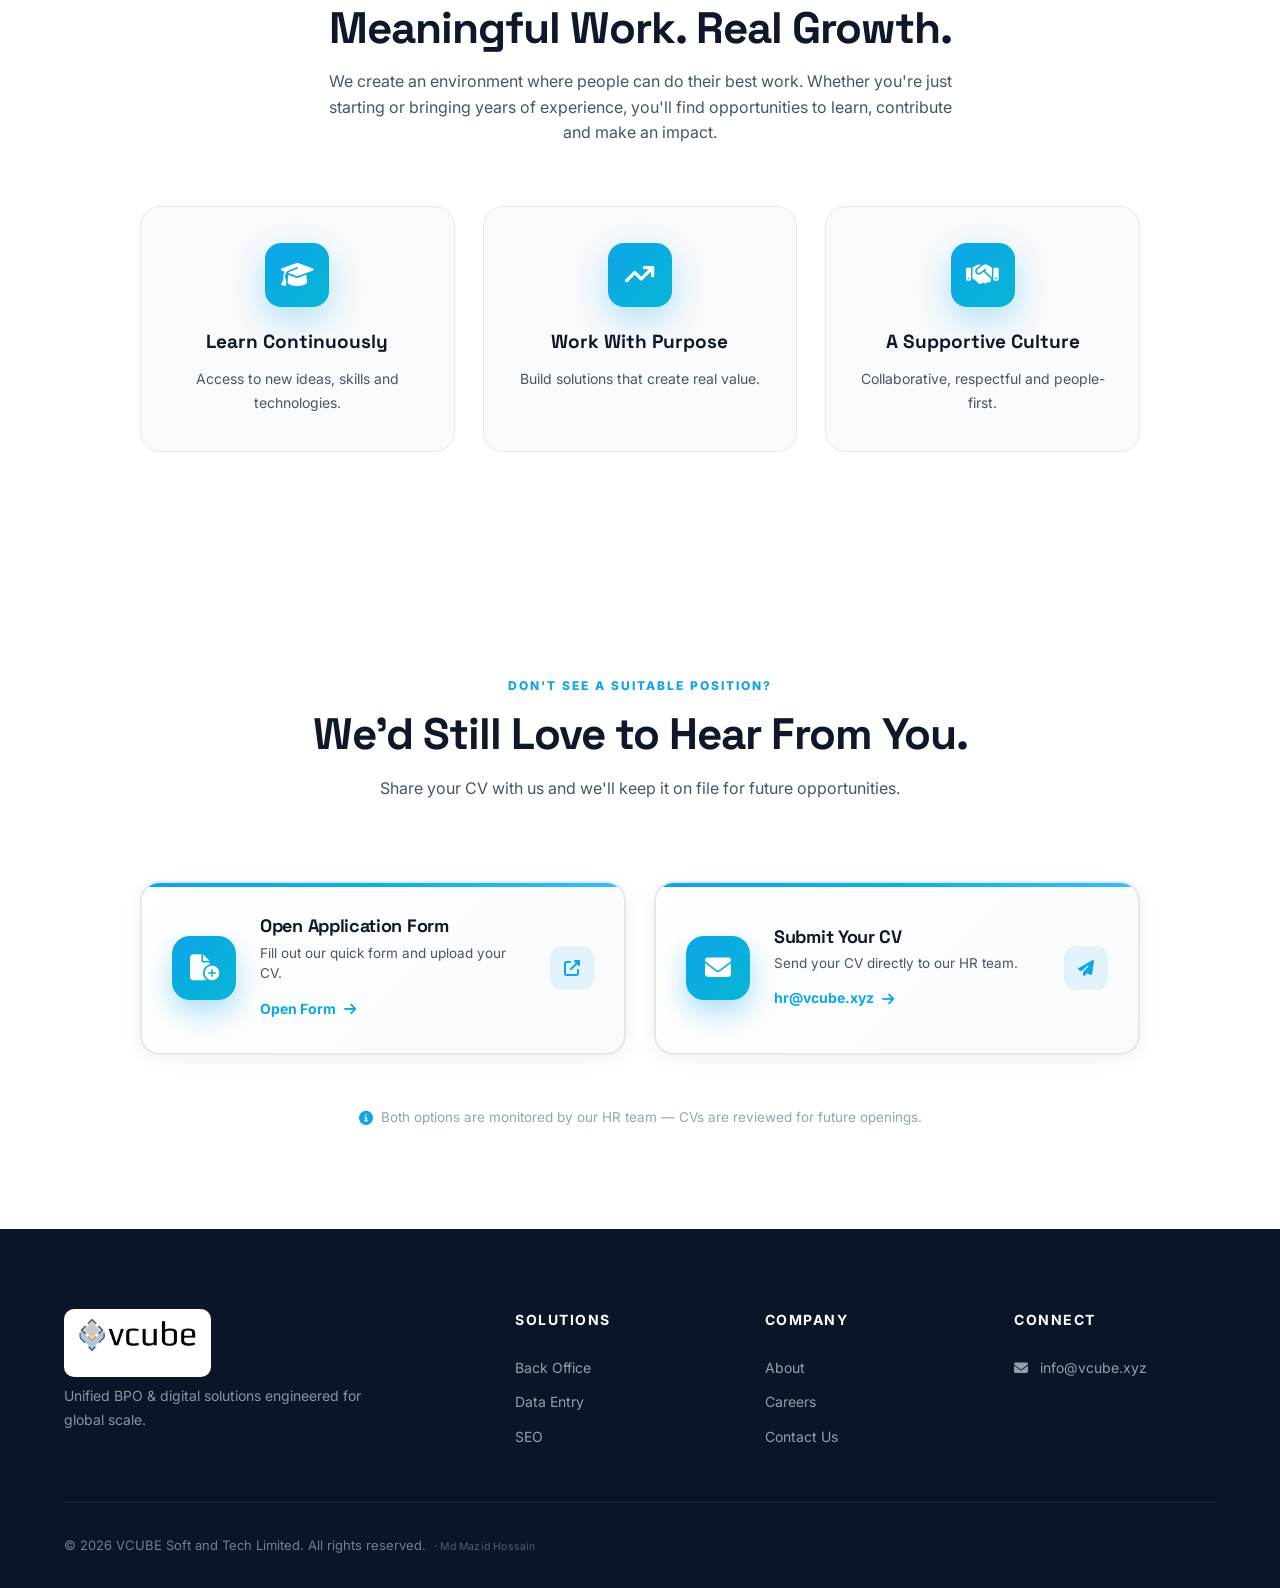
==== commit bab3900a: "fix: correct full-time labels for Associate/Executive + cleanup .bak files" ====
--- a/careers.html
+++ b/careers.html
@@ -110,15 +110,15 @@
         <div class="position-card">
           <div class="pos-icon"><i class="fas fa-graduation-cap"></i></div>
           <div class="pos-content">
-            <h3>Management Trainee Officer (MTO)</h3>
+            <h3>Internship Program</h3>
             <div class="pos-meta">
               <span><i class="fas fa-building"></i> Vcube Soft And Tech</span>
               <span><i class="fas fa-location-dot"></i> Dhaka, Bangladesh</span>
-              <span><i class="fas fa-clock"></i> Full-time</span>
+              <span><i class="fas fa-clock"></i> Internship</span>
             </div>
             
           </div>
-          <a href="BdJOBS_LINK_HERE" target="_blank" rel="noreferrer" class="pos-apply">
+          <a href="https://forms.gle/E1bxYBF3unY2Efm99" target="_blank" rel="noreferrer" class="pos-apply">
             Apply <i class="fas fa-external-link-alt"></i>
           </a>
         </div>
@@ -173,23 +173,50 @@
         </p>
       </div>
 
-      <div class="apply-cta-wrap">
-        <a href="https://docs.google.com/forms/d/e/1FAIpQLSdSTPshbBg60llwsU6dkdQ2GS3k0Eei-Ls_svC4j-k6yAOx4g/viewform" 
-           target="_blank" 
-           rel="noreferrer" 
-           class="apply-cta-btn">
-          <span class="apply-cta-icon">
+      <div class="cv-options-wrap">
+        <!-- Option 1: Google Form -->
+        <a href="https://docs.google.com/forms/d/e/1FAIpQLSdSTPshbBg60llwsU6dkdQ2GS3k0Eei-Ls_svC4j-k6yAOx4g/viewform"
+           target="_blank"
+           rel="noreferrer"
+           class="cv-option-card cv-option-form">
+          <div class="cv-option-icon">
             <i class="fas fa-file-circle-plus"></i>
-          </span>
-          <span class="apply-cta-text">
-            <strong>Open Application Form</strong>
-            <small>Submit your CV — takes less than 2 minutes</small>
-          </span>
-          <span class="apply-cta-arrow">
-            <i class="fas fa-arrow-right"></i>
-          </span>
+          </div>
+          <div class="cv-option-content">
+            <h3>Open Application Form</h3>
+            <p>Fill out our quick form and upload your CV.</p>
+            <span class="cv-option-btn">
+              Open Form <i class="fas fa-arrow-right"></i>
+            </span>
+          </div>
+          <div class="cv-option-arrow">
+            <i class="fas fa-external-link-alt"></i>
+          </div>
         </a>
-      </div>
+
+        <!-- Option 2: Email -->
+        <a href="mailto:hr@vcube.xyz?subject=CV Submission — VCUBE"
+           class="cv-option-card cv-option-email">
+          <div class="cv-option-icon">
+            <i class="fas fa-envelope"></i>
+          </div>
+          <div class="cv-option-content">
+            <h3>Submit Your CV</h3>
+            <p>Send your CV directly to our HR team.</p>
+            <span class="cv-option-btn">
+              hr@vcube.xyz <i class="fas fa-arrow-right"></i>
+            </span>
+          </div>
+          <div class="cv-option-arrow">
+            <i class="fas fa-paper-plane"></i>
+          </div>
+        </a>
+      </div>
+
+      <p class="cv-options-note">
+        <i class="fas fa-info-circle"></i>
+        Both options are monitored by our HR team — CVs are reviewed for future openings.
+      </p>
     </div>
   </section>
 
@@ -220,7 +247,11 @@
         </div>
       </div>
       <div class="footer-bottom">
-        <p>© 2026 VCUBE Soft and Tech Limited. All rights reserved.</p>
+        <p class="footer-copyright">
+          © 2026 VCUBE Soft and Tech Limited. All rights reserved. 
+          <span class="developer-credit">· Md Mazid Hossain</span>
+        </p>
+        
       </div>
     </div>
   </footer>
--- a/css/style.css
+++ b/css/style.css
@@ -48,14 +48,18 @@
   top: 0; left: 0;
   width: 100%;
   z-index: 1000;
-  background: rgba(255, 255, 255, 0.9);
-  backdrop-filter: blur(20px);
-  -webkit-backdrop-filter: blur(20px);
-  border-bottom: 1px solid rgba(15, 23, 42, 0.06);
+  background: #ffffff;
+  border-bottom: 1px solid rgba(15, 23, 42, 0.08);
+  box-shadow: 0 2px 12px rgba(15, 23, 42, 0.04);
   transition: var(--transition);
 }
 
-.navbar.scrolled { box-shadow: var(--shadow); }
+.navbar.scrolled {
+  background: #ffffff;
+  box-shadow: 0 4px 20px rgba(15, 23, 42, 0.08);
+}
+
+
 
 .nav-container {
   max-width: 1200px;
@@ -73,12 +77,25 @@
   height: 42px;
   width: auto;
   display: block;
-  transition: var(--transition);
+  transition: transform 0.3s cubic-bezier(0.4, 0, 0.2, 1),
+              filter 0.3s ease;
+  /* Always visible — never hidden */
+  opacity: 1;
+  visibility: visible;
 }
 
 .logo:hover .logo-img {
-  transform: scale(1.05);
-  filter: drop-shadow(0 4px 12px rgba(14, 165, 233, 0.3));
+  transform: scale(1.06);
+  filter: drop-shadow(0 4px 12px rgba(14, 165, 233, 0.25));
+}
+
+.logo {
+  display: inline-flex;
+  align-items: center;
+  text-decoration: none;
+  /* Prevent any accidental hide */
+  opacity: 1;
+  visibility: visible;
 }
 
 .nav-links { display: flex; gap: 8px; margin-left: auto; }
@@ -87,15 +104,33 @@
   padding: 10px 18px;
   font-size: 14px;
   font-weight: 600;
-  color: var(--text-soft);
+  color: #475569;
   border-radius: 10px;
-  transition: var(--transition);
-}
-
-.nav-links a:hover,
+  transition: all 0.3s cubic-bezier(0.4, 0, 0.2, 1);
+  position: relative;
+}
+
+.nav-links a:hover {
+  color: var(--primary);
+  background: rgba(14, 165, 233, 0.08);
+  transform: translateY(-1px);
+}
+
 .nav-links a.active {
   color: var(--primary);
-  background: rgba(14, 165, 233, 0.08);
+  background: rgba(14, 165, 233, 0.1);
+}
+
+.nav-links a.active::after {
+  content: '';
+  position: absolute;
+  bottom: 4px;
+  left: 50%;
+  transform: translateX(-50%);
+  width: 20px;
+  height: 2px;
+  background: linear-gradient(90deg, var(--primary), var(--accent));
+  border-radius: 2px;
 }
 
 .btn {
@@ -138,7 +173,32 @@
 }
 
 .btn-block { width: 100%; }
-.nav-cta { padding: 11px 22px; font-size: 14px; }
+.nav-cta {
+  padding: 11px 22px;
+  font-size: 14px;
+  background: linear-gradient(135deg, var(--primary), var(--accent));
+  color: #ffffff;
+  font-weight: 700;
+  border-radius: 12px;
+  box-shadow: 0 6px 18px rgba(14, 165, 233, 0.3);
+  transition: all 0.3s cubic-bezier(0.4, 0, 0.2, 1);
+  position: relative;
+  overflow: hidden;
+}
+
+.nav-cta:hover {
+  transform: translateY(-2px);
+  box-shadow: 0 10px 28px rgba(14, 165, 233, 0.45);
+  color: #ffffff;
+}
+
+.nav-cta i {
+  transition: transform 0.3s ease;
+}
+
+.nav-cta:hover i {
+  transform: translateX(4px);
+}
 
 .hamburger {
   display: none;
@@ -498,60 +558,7 @@
 }
 
 /* Edge floating cards */
-.edge-card {
-  position: absolute;
-  display: flex;
-  align-items: center;
-  gap: 14px;
-  padding: 14px 20px;
-  background: #fff;
-  border-radius: var(--radius);
-  box-shadow: var(--shadow-lg);
-  animation: float 6s ease-in-out infinite;
-  z-index: 3;
-}
-
-.edge-card i {
-  width: 40px;
-  height: 40px;
-  border-radius: 10px;
-  background: linear-gradient(135deg, var(--primary), var(--accent));
-  display: flex;
-  align-items: center;
-  justify-content: center;
-  color: #fff;
-  font-size: 18px;
-  flex-shrink: 0;
-}
-
-.edge-card strong {
-  display: block;
-  font-family: 'Space Grotesk', sans-serif;
-  font-size: 15px;
-  font-weight: 700;
-  color: var(--text);
-  line-height: 1.1;
-}
-
-.edge-card span {
-  display: block;
-  font-size: 11px;
-  color: var(--text-muted);
-  font-weight: 600;
-  margin-top: 2px;
-}
-
-.edge-card-1 {
-  bottom: 24px;
-  left: -20px;
-  animation-delay: 0s;
-}
-
-.edge-card-2 {
-  top: 24px;
-  right: -20px;
-  animation-delay: 2s;
-}
+
 
 @keyframes float {
   0%, 100% { transform: translateY(0); }
@@ -696,7 +703,28 @@
 .footer-brand .logo-img {
   height: 40px;
   margin-bottom: 16px;
-  filter: brightness(0) invert(1);
+  /* No filter — logo stays visible with original colors */
+  filter: none;
+  opacity: 1;
+  visibility: visible;
+}
+
+/* Fallback: If logo has dark text, add a subtle white background */
+.footer-brand .logo {
+  display: inline-block;
+  padding: 6px 12px;
+  background: #ffffff;
+  border-radius: 10px;
+  transition: all 0.3s ease;
+}
+
+.footer-brand .logo:hover {
+  transform: translateY(-2px);
+  box-shadow: 0 8px 20px rgba(14, 165, 233, 0.25);
+}
+
+.footer-brand .logo:hover .logo-img {
+  transform: scale(1.04);
 }
 
 .footer-brand p {
@@ -923,60 +951,7 @@
   pointer-events: none;
 }
 
-.edge-card {
-  position: absolute;
-  display: flex;
-  align-items: center;
-  gap: 14px;
-  padding: 14px 20px;
-  background: #fff;
-  border-radius: var(--radius);
-  box-shadow: var(--shadow-lg);
-  animation: float 6s ease-in-out infinite;
-  z-index: 3;
-}
-
-.edge-card i {
-  width: 40px;
-  height: 40px;
-  border-radius: 10px;
-  background: linear-gradient(135deg, var(--primary), var(--accent));
-  display: flex;
-  align-items: center;
-  justify-content: center;
-  color: #fff;
-  font-size: 18px;
-  flex-shrink: 0;
-}
-
-.edge-card strong {
-  display: block;
-  font-family: 'Space Grotesk', sans-serif;
-  font-size: 15px;
-  font-weight: 700;
-  color: var(--text);
-  line-height: 1.1;
-}
-
-.edge-card span {
-  display: block;
-  font-size: 11px;
-  color: var(--text-muted);
-  font-weight: 600;
-  margin-top: 2px;
-}
-
-.edge-card-1 {
-  bottom: 24px;
-  left: -20px;
-  animation-delay: 0s;
-}
-
-.edge-card-2 {
-  top: 24px;
-  right: -20px;
-  animation-delay: 2s;
-}
+
 
 /* ═══════════════════════════════════════════
    CAREERS PAGE — ENHANCED STYLES
@@ -1468,3 +1443,231 @@
   .contact-cta-text small { font-size: 12px; }
   .contact-cta-arrow { width: 38px; height: 38px; }
 }
+
+/* ═══════════════════════════════════════════
+   CV SUBMISSION — DUAL OPTION CARDS
+   ═══════════════════════════════════════════ */
+
+.cv-options-wrap {
+  display: grid;
+  grid-template-columns: 1fr 1fr;
+  gap: 28px;
+  max-width: 1000px;
+  margin: 0 auto;
+  padding: 20px 0;
+}
+
+.cv-option-card {
+  display: flex;
+  align-items: center;
+  gap: 24px;
+  padding: 32px 30px;
+  background: linear-gradient(135deg, #ffffff 0%, #f8fafc 100%);
+  border: 2px solid var(--border);
+  border-radius: 20px;
+  text-decoration: none;
+  position: relative;
+  overflow: hidden;
+  transition: all 0.4s cubic-bezier(0.4, 0, 0.2, 1);
+  box-shadow: 0 4px 20px rgba(15, 23, 42, 0.06);
+}
+
+/* Top gradient bar */
+.cv-option-card::before {
+  content: '';
+  position: absolute;
+  top: 0; left: 0; right: 0;
+  height: 4px;
+  background: linear-gradient(90deg, var(--primary), var(--accent), var(--primary-light));
+}
+
+/* Shine sweep on hover */
+.cv-option-card::after {
+  content: '';
+  position: absolute;
+  top: 0; left: -100%;
+  width: 100%;
+  height: 100%;
+  background: linear-gradient(90deg, transparent, rgba(14, 165, 233, 0.06), transparent);
+  transition: left 0.7s ease;
+  pointer-events: none;
+}
+
+.cv-option-card:hover::after { left: 100%; }
+
+.cv-option-card:hover {
+  transform: translateY(-8px);
+  border-color: var(--primary);
+  box-shadow: 
+    0 24px 48px rgba(14, 165, 233, 0.2),
+    0 0 0 1px rgba(14, 165, 233, 0.1);
+}
+
+/* Icon */
+.cv-option-icon {
+  width: 64px;
+  height: 64px;
+  border-radius: 18px;
+  background: linear-gradient(135deg, var(--primary), var(--accent));
+  display: flex;
+  align-items: center;
+  justify-content: center;
+  color: #fff;
+  font-size: 26px;
+  flex-shrink: 0;
+  box-shadow: 0 12px 28px rgba(14, 165, 233, 0.35);
+  transition: all 0.4s;
+}
+
+.cv-option-card:hover .cv-option-icon {
+  transform: rotate(-8deg) scale(1.08);
+  box-shadow: 0 16px 36px rgba(14, 165, 233, 0.5);
+}
+
+/* Content */
+.cv-option-content {
+  flex: 1;
+  text-align: left;
+}
+
+.cv-option-content h3 {
+  font-family: 'Space Grotesk', sans-serif;
+  font-size: 18px;
+  font-weight: 700;
+  color: var(--text);
+  margin-bottom: 6px;
+  letter-spacing: -0.3px;
+  line-height: 1.2;
+}
+
+.cv-option-content p {
+  font-size: 13.5px;
+  color: var(--text-soft);
+  line-height: 1.5;
+  margin-bottom: 12px;
+}
+
+.cv-option-btn {
+  display: inline-flex;
+  align-items: center;
+  gap: 8px;
+  font-size: 14px;
+  font-weight: 700;
+  color: var(--primary);
+  transition: all 0.3s;
+}
+
+.cv-option-card:hover .cv-option-btn {
+  gap: 14px;
+  color: var(--accent);
+}
+
+/* Arrow badge */
+.cv-option-arrow {
+  width: 44px;
+  height: 44px;
+  border-radius: 12px;
+  background: rgba(14, 165, 233, 0.1);
+  color: var(--primary);
+  display: flex;
+  align-items: center;
+  justify-content: center;
+  font-size: 16px;
+  flex-shrink: 0;
+  transition: all 0.4s;
+}
+
+.cv-option-card:hover .cv-option-arrow {
+  background: var(--primary);
+  color: #fff;
+  transform: translateX(4px) rotate(-6deg);
+  box-shadow: 0 8px 20px rgba(14, 165, 233, 0.4);
+}
+
+/* Note below */
+.cv-options-note {
+  text-align: center;
+  margin-top: 32px;
+  font-size: 13.5px;
+  color: var(--text-muted);
+  display: flex;
+  align-items: center;
+  justify-content: center;
+  gap: 8px;
+}
+
+.cv-options-note i {
+  color: var(--primary);
+  font-size: 14px;
+}
+
+/* Mobile */
+@media (max-width: 768px) {
+  .cv-options-wrap {
+    grid-template-columns: 1fr;
+    gap: 20px;
+  }
+  .cv-option-card {
+    padding: 24px 22px;
+    gap: 16px;
+  }
+  .cv-option-icon {
+    width: 52px;
+    height: 52px;
+    font-size: 22px;
+  }
+  .cv-option-content h3 { font-size: 16px; }
+  .cv-option-content p { font-size: 13px; }
+  .cv-option-arrow {
+    width: 38px;
+    height: 38px;
+    font-size: 14px;
+  }
+}
+
+@media (max-width: 480px) {
+  .cv-option-card {
+    flex-direction: column;
+    text-align: center;
+    padding: 28px 20px;
+  }
+  .cv-option-content { text-align: center; }
+  .cv-option-arrow {
+    position: absolute;
+    top: 16px;
+    right: 16px;
+  }
+}
+
+
+
+/* ═══════════════════════════════════════════
+   DEVELOPER CREDIT — Ultra Minimal
+   ═══════════════════════════════════════════ */
+
+.footer-copyright {
+  font-size: 13px;
+  color: rgba(226, 232, 240, 0.5);
+  line-height: 1.6;
+}
+
+.developer-credit {
+  font-size: 10.5px;
+  color: rgba(226, 232, 240, 0.35);
+  margin-left: 4px;
+  letter-spacing: 0.2px;
+  font-weight: 400;
+}
+
+
+
+
+
+@media (max-width: 600px) {
+  .developer-credit {
+    display: block;
+    margin-left: 0;
+    margin-top: 2px;
+    font-size: 10px;
+  }
+}
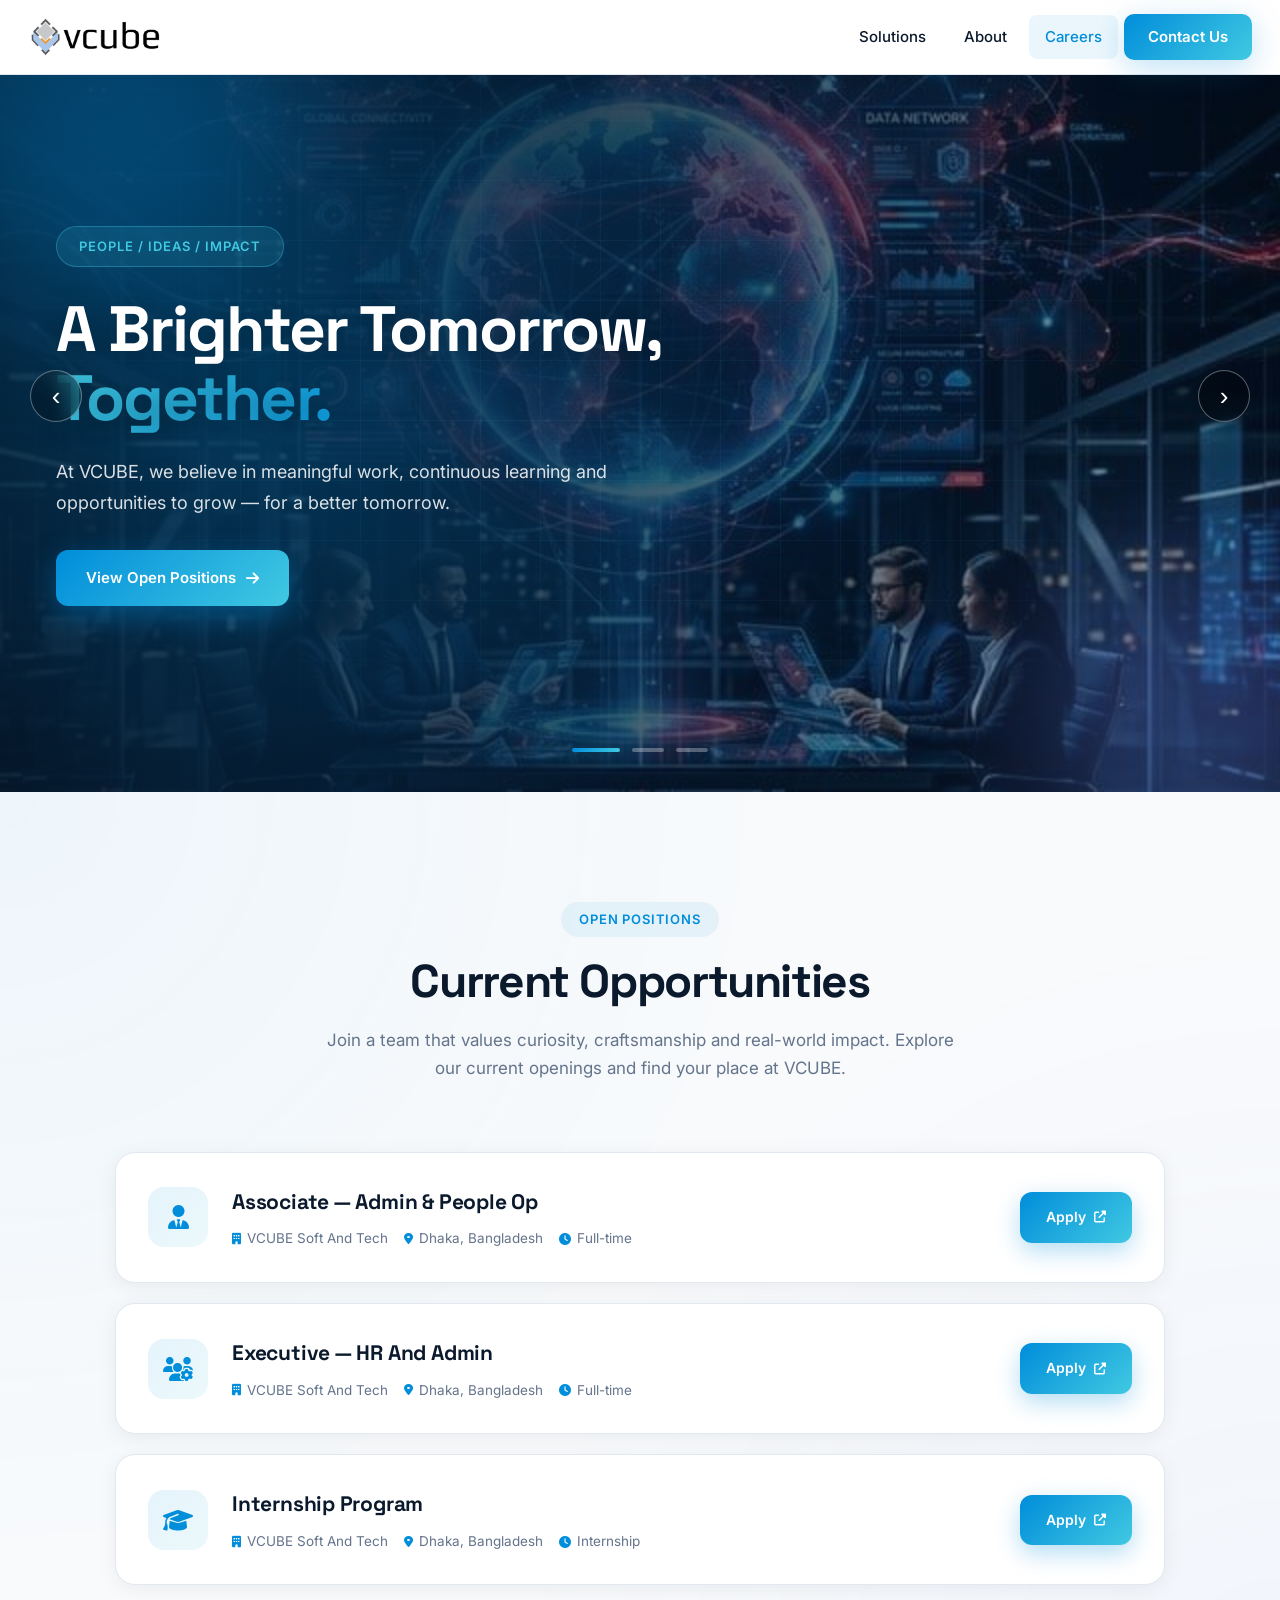
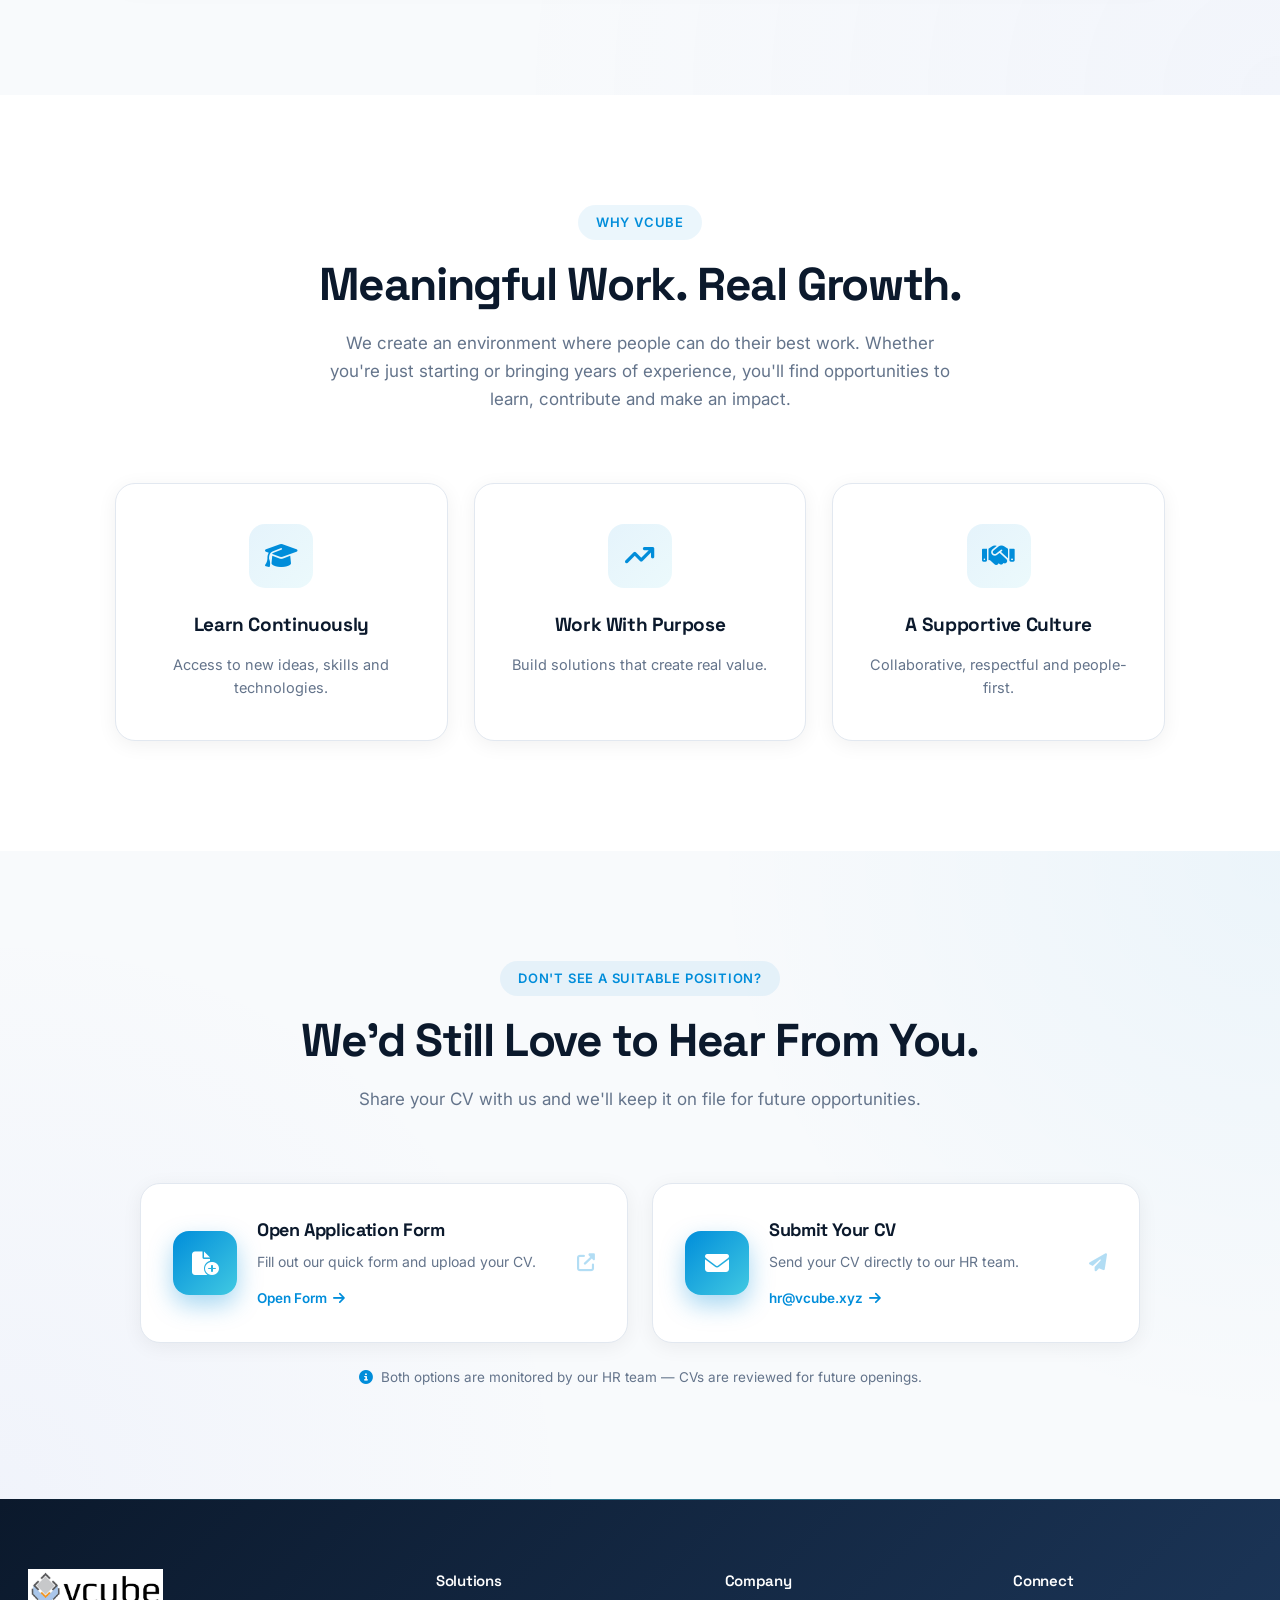
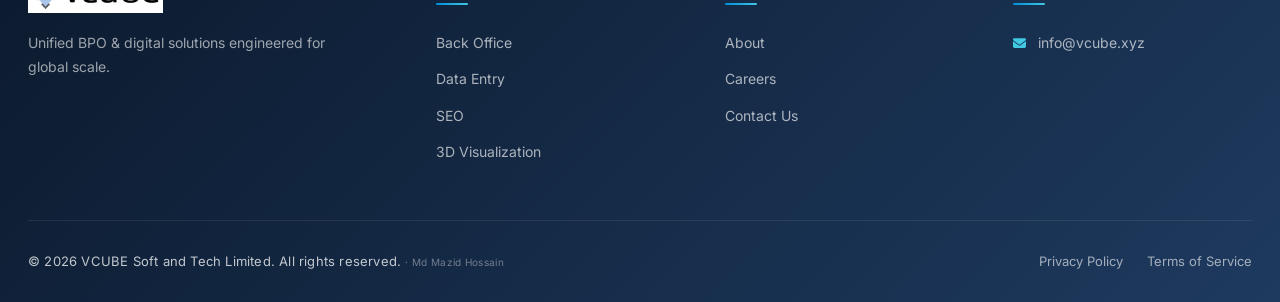
==== commit 807b7caa: "feat: new design" ====
--- a/careers.html
+++ b/careers.html
@@ -4,16 +4,692 @@
   <meta charset="UTF-8">
   <meta name="viewport" content="width=device-width, initial-scale=1.0">
   <title>Careers — Join VCUBE Soft and Tech Limited</title>
+
+  <link rel="icon" type="image/x-icon" href="assets/images/favicon.ico?v=10">
+  <link rel="icon" type="image/png" sizes="32x32" href="assets/images/favicon-32x32.png?v=10">
+  <link rel="icon" type="image/png" sizes="16x16" href="assets/images/favicon-16x16.png?v=10">
+  <link rel="apple-touch-icon" sizes="180x180" href="assets/images/apple-touch-icon.png?v=10">
   <meta name="description" content="A Brighter Tomorrow, Together. At VCUBE, we believe in meaningful work, continuous learning, and opportunities to grow.">
-  <link rel="icon" type="image/png" href="assets/images/vcube-logo.png">
+
   <link rel="preconnect" href="https://fonts.googleapis.com">
+  <link rel="preconnect" href="https://fonts.gstatic.com" crossorigin>
   <link href="https://fonts.googleapis.com/css2?family=Inter:wght@300;400;500;600;700;800;900&family=Space+Grotesk:wght@400;500;600;700&display=swap" rel="stylesheet">
   <link rel="stylesheet" href="https://cdnjs.cloudflare.com/ajax/libs/font-awesome/6.5.0/css/all.min.css">
-  <link rel="stylesheet" href="css/style.css">
-  <link rel="stylesheet" href="css/responsive.css">
+
+  <style>
+    * { margin: 0; padding: 0; box-sizing: border-box; }
+
+    :root {
+      --primary: #0B192C;
+      --accent: #008DDA;
+      --accent-light: #41C9E2;
+      --bg-light: #F8FAFC;
+      --text-dark: #0F172A;
+      --text-muted: #64748B;
+      --border: #E2E8F0;
+      --white: #ffffff;
+      --gradient-1: linear-gradient(135deg, #008DDA 0%, #41C9E2 100%);
+      --gradient-2: linear-gradient(135deg, #0B192C 0%, #1E3A5F 100%);
+      --shadow-md: 0 4px 20px rgba(0,0,0,0.06);
+      --shadow-lg: 0 20px 50px rgba(0,0,0,0.1);
+      --shadow-glow: 0 8px 32px rgba(0, 141, 218, 0.25);
+    }
+
+    html { scroll-behavior: smooth; }
+
+    body {
+      font-family: 'Inter', -apple-system, BlinkMacSystemFont, sans-serif;
+      color: var(--text-dark);
+      line-height: 1.6;
+      background: #fff;
+      overflow-x: hidden;
+      -webkit-font-smoothing: antialiased;
+    }
+
+    h1, h2, h3, h4 { font-family: 'Space Grotesk', 'Inter', sans-serif; letter-spacing: -0.02em; }
+
+    ::-webkit-scrollbar { width: 10px; }
+    ::-webkit-scrollbar-track { background: #f1f5f9; }
+    ::-webkit-scrollbar-thumb { background: var(--gradient-1); border-radius: 5px; }
+
+    /* ============ NAVBAR ============ */
+    header.navbar {
+      position: fixed;
+      top: 0;
+      width: 100%;
+      z-index: 1000;
+      background: #ffffff;
+      border-bottom: 1px solid #E2E8F0;
+      transition: all 0.3s ease;
+    }
+    header.navbar.scrolled {
+      box-shadow: 0 4px 30px rgba(0,0,0,0.05);
+    }
+    .nav-container {
+      max-width: 1280px;
+      margin: 0 auto;
+      display: flex;
+      justify-content: space-between;
+      align-items: center;
+      padding: 14px 28px;
+      background: #ffffff;
+    }
+
+    .logo {
+      display: inline-flex;
+      align-items: center;
+      text-decoration: none;
+      background: transparent;
+    }
+    .logo-img {
+      height: 44px;
+      width: auto;
+      display: block;
+      transition: transform 0.3s ease;
+    }
+    .logo:hover .logo-img { transform: scale(1.03); }
+
+    .nav-links {
+      display: flex;
+      list-style: none;
+      align-items: center;
+      gap: 6px;
+    }
+    .nav-links a {
+      text-decoration: none;
+      color: var(--primary);
+      font-weight: 500;
+      font-size: 15px;
+      padding: 10px 16px;
+      border-radius: 8px;
+      transition: all 0.25s ease;
+    }
+    .nav-links a:hover { color: var(--accent); background: rgba(0, 141, 218, 0.06); }
+    .nav-links a.active { color: var(--accent); background: rgba(0, 141, 218, 0.08); }
+
+    /* Contact Us gradient CTA button (like home) */
+    .cta-nav-btn {
+      background: var(--gradient-1) !important;
+      color: #fff !important;
+      padding: 11px 24px !important;
+      border-radius: 10px !important;
+      font-weight: 600 !important;
+      box-shadow: var(--shadow-glow);
+      transition: all 0.3s ease !important;
+    }
+    .cta-nav-btn:hover {
+      transform: translateY(-2px);
+      box-shadow: 0 12px 40px rgba(0, 141, 218, 0.4) !important;
+    }
+
+    .hamburger {
+      display: none;
+      background: none;
+      border: none;
+      color: var(--primary);
+      font-size: 22px;
+      cursor: pointer;
+      padding: 8px;
+    }
+
+    /* ============ CAREERS HERO (LEFT-ALIGNED like home) ============ */
+    .careers-hero {
+      position: relative;
+      height: 88vh;
+      min-height: 640px;
+      overflow: hidden;
+      color: #fff;
+      background: var(--primary);
+      display: flex;
+      align-items: center;
+    }
+
+    .hero-slides { position: absolute; inset: 0; z-index: 0; }
+    .hero-slide {
+      position: absolute; inset: 0;
+      background-position: center;
+      background-size: cover;
+      background-repeat: no-repeat;
+      opacity: 0;
+      transform: scale(1.05);
+      transition: opacity 1s ease, transform 8s ease;
+    }
+    .hero-slide.active { opacity: 1; transform: scale(1); }
+
+    .hero-overlay {
+      position: absolute; inset: 0; z-index: 1;
+      background:
+        radial-gradient(circle at 20% 50%, rgba(0, 141, 218, 0.3) 0%, transparent 50%),
+        linear-gradient(105deg, rgba(5, 15, 30, 0.94) 0%, rgba(5, 20, 40, 0.82) 40%, rgba(5, 25, 50, 0.55) 70%, rgba(5, 25, 50, 0.35) 100%);
+    }
+
+    .hero-bg-grid {
+      position: absolute; inset: 0; z-index: 1;
+      background-image:
+        linear-gradient(rgba(65, 201, 226, 0.06) 1px, transparent 1px),
+        linear-gradient(90deg, rgba(65, 201, 226, 0.06) 1px, transparent 1px);
+      background-size: 60px 60px;
+      mask-image: radial-gradient(ellipse at center, black 30%, transparent 80%);
+      -webkit-mask-image: radial-gradient(ellipse at center, black 30%, transparent 80%);
+    }
+
+    .glow {
+      position: absolute; border-radius: 50%;
+      filter: blur(80px); opacity: 0.35; z-index: 1; pointer-events: none;
+    }
+    .glow-1 { width: 400px; height: 400px; background: #008DDA; top: -100px; left: -100px; animation: float1 8s ease-in-out infinite; }
+    .glow-2 { width: 350px; height: 350px; background: #667eea; bottom: -100px; right: -100px; animation: float2 10s ease-in-out infinite; }
+    @keyframes float1 { 0%, 100% { transform: translate(0, 0); } 50% { transform: translate(50px, 50px); } }
+    @keyframes float2 { 0%, 100% { transform: translate(0, 0); } 50% { transform: translate(-50px, -50px); } }
+
+    /* Left-aligned hero container — same as home */
+    .careers-hero .container {
+      position: relative; z-index: 3;
+      max-width: 1280px;
+      margin: 0 auto;
+      padding: 120px 28px 80px;
+      width: 100%;
+    }
+
+    .careers-hero-content {
+      max-width: 780px;
+      text-align: left;
+      animation: fadeUp 0.8s ease both;
+    }
+
+    .careers-tagline {
+      display: inline-flex; align-items: center; gap: 10px;
+      padding: 9px 22px;
+      background: rgba(65, 201, 226, 0.12);
+      border: 1px solid rgba(65, 201, 226, 0.35);
+      border-radius: 100px;
+      font-size: 13px; font-weight: 600;
+      color: #41C9E2; letter-spacing: 1px; text-transform: uppercase;
+      margin-bottom: 28px;
+      backdrop-filter: blur(10px);
+    }
+
+    .careers-title {
+      font-size: clamp(40px, 5vw, 66px);
+      line-height: 1.08;
+      margin-bottom: 24px;
+      font-weight: 800;
+      letter-spacing: -0.03em;
+      text-shadow: 0 4px 30px rgba(0,0,0,0.3);
+    }
+
+    .gradient-text {
+      background: linear-gradient(135deg, #41C9E2 0%, #008DDA 50%, #667eea 100%);
+      -webkit-background-clip: text;
+      background-clip: text;
+      -webkit-text-fill-color: transparent;
+      display: block;
+    }
+
+    .careers-desc {
+      font-size: 18px;
+      line-height: 1.7;
+      color: rgba(255, 255, 255, 0.85);
+      max-width: 640px;
+      margin-bottom: 32px;
+    }
+
+    @keyframes fadeUp {
+      from { opacity: 0; transform: translateY(30px); }
+      to { opacity: 1; transform: translateY(0); }
+    }
+
+    .hero-buttons { display: flex; gap: 16px; flex-wrap: wrap; }
+
+    .btn {
+      display: inline-flex; align-items: center; gap: 10px;
+      padding: 16px 30px;
+      text-decoration: none;
+      font-weight: 600;
+      font-size: 15px;
+      border-radius: 12px;
+      transition: all 0.3s cubic-bezier(0.4, 0, 0.2, 1);
+    }
+    .btn-primary {
+      background: var(--gradient-1); color: #fff;
+      box-shadow: 0 10px 30px rgba(0, 141, 218, 0.4);
+    }
+    .btn-primary:hover { transform: translateY(-3px); box-shadow: 0 18px 40px rgba(0, 141, 218, 0.5); }
+    .btn-primary i { transition: transform 0.3s ease; }
+    .btn-primary:hover i { transform: translateX(4px); }
+
+    /* Hero arrows + dots */
+    .hero-arrow {
+      position: absolute; z-index: 5; top: 50%; transform: translateY(-50%);
+      width: 52px; height: 52px;
+      border: 1.5px solid rgba(255, 255, 255, 0.35);
+      border-radius: 50%;
+      background: rgba(0, 0, 0, 0.25);
+      backdrop-filter: blur(10px);
+      color: #fff; font-size: 26px; cursor: pointer;
+      display: flex; align-items: center; justify-content: center;
+      transition: all 0.3s ease;
+    }
+    .hero-arrow:hover {
+      background: var(--gradient-1); border-color: transparent;
+      transform: translateY(-50%) scale(1.1);
+      box-shadow: 0 10px 30px rgba(0, 141, 218, 0.5);
+    }
+    .hero-arrow.prev { left: 30px; }
+    .hero-arrow.next { right: 30px; }
+
+    .hero-dots {
+      position: absolute; z-index: 5; bottom: 40px; left: 50%;
+      transform: translateX(-50%); display: flex; gap: 12px;
+    }
+    .hero-dot {
+      width: 32px; height: 4px; border-radius: 4px; border: none;
+      background: rgba(255, 255, 255, 0.3); cursor: pointer;
+      transition: all 0.4s ease;
+    }
+    .hero-dot.active {
+      width: 48px; background: var(--gradient-1);
+      box-shadow: 0 0 20px rgba(65, 201, 226, 0.6);
+    }
+
+    /* ============ SECTIONS ============ */
+    section { padding: 110px 28px; position: relative; }
+    .container { max-width: 1280px; margin: 0 auto; }
+
+    .section-header { text-align: center; margin-bottom: 70px; }
+    .section-header.center { text-align: center; }
+    .section-tag {
+      display: inline-block; padding: 7px 18px;
+      background: rgba(0, 141, 218, 0.08); color: var(--accent);
+      border-radius: 100px; font-size: 13px; font-weight: 600;
+      letter-spacing: 0.8px; text-transform: uppercase; margin-bottom: 18px;
+    }
+    .section-title {
+      font-size: clamp(30px, 3.8vw, 46px); color: var(--primary);
+      font-weight: 700; margin-bottom: 18px; letter-spacing: -0.03em; line-height: 1.15;
+    }
+    .section-subtitle {
+      color: var(--text-muted); font-size: 17px;
+      max-width: 640px; margin: 0 auto; line-height: 1.65;
+    }
+
+    /* ============ OPEN POSITIONS ============ */
+    .positions {
+      background:
+        radial-gradient(circle at 0% 0%, rgba(0, 141, 218, 0.04) 0%, transparent 50%),
+        radial-gradient(circle at 100% 100%, rgba(102, 126, 234, 0.04) 0%, transparent 50%),
+        var(--bg-light);
+    }
+
+    .positions-list { display: flex; flex-direction: column; gap: 20px; max-width: 1050px; margin: 0 auto; }
+
+    .position-card {
+      background: #fff;
+      border: 1px solid var(--border);
+      border-radius: 20px;
+      padding: 32px;
+      display: grid;
+      grid-template-columns: auto 1fr auto;
+      gap: 24px;
+      align-items: center;
+      box-shadow: var(--shadow-md);
+      transition: all 0.35s cubic-bezier(0.4, 0, 0.2, 1);
+      position: relative;
+      overflow: hidden;
+    }
+    .position-card::before {
+      content: ''; position: absolute; top: 0; left: 0; bottom: 0;
+      width: 4px; background: var(--gradient-1);
+      transform: scaleY(0); transform-origin: top;
+      transition: transform 0.4s ease;
+    }
+    .position-card:hover {
+      transform: translateX(6px);
+      box-shadow: 0 20px 50px rgba(0, 141, 218, 0.15);
+      border-color: rgba(0, 141, 218, 0.2);
+    }
+    .position-card:hover::before { transform: scaleY(1); }
+
+    .pos-icon {
+      width: 60px; height: 60px;
+      border-radius: 16px;
+      background: linear-gradient(135deg, rgba(0, 141, 218, 0.1) 0%, rgba(65, 201, 226, 0.1) 100%);
+      display: flex; align-items: center; justify-content: center;
+      color: var(--accent);
+      font-size: 24px;
+      flex-shrink: 0;
+      transition: all 0.4s ease;
+    }
+    .position-card:hover .pos-icon { transform: scale(1.08) rotate(-3deg); }
+
+    .pos-content h3 {
+      font-size: 21px;
+      color: var(--primary);
+      font-weight: 700;
+      margin-bottom: 10px;
+      letter-spacing: -0.01em;
+    }
+
+    .pos-meta {
+      display: flex; flex-wrap: wrap; gap: 16px;
+      color: var(--text-muted);
+      font-size: 13.5px;
+    }
+    .pos-meta span {
+      display: inline-flex; align-items: center; gap: 6px;
+    }
+    .pos-meta i { color: var(--accent); font-size: 12px; }
+
+    .pos-apply {
+      padding: 14px 26px;
+      background: var(--gradient-1);
+      color: #fff;
+      border: none;
+      border-radius: 12px;
+      font-weight: 600;
+      font-size: 14px;
+      text-decoration: none;
+      display: inline-flex;
+      align-items: center;
+      gap: 8px;
+      transition: all 0.3s ease;
+      box-shadow: 0 8px 24px rgba(0, 141, 218, 0.3);
+      white-space: nowrap;
+    }
+    .pos-apply:hover {
+      transform: translateY(-3px);
+      box-shadow: 0 14px 36px rgba(0, 141, 218, 0.4);
+    }
+    .pos-apply i { font-size: 12px; transition: transform 0.3s ease; }
+    .pos-apply:hover i { transform: translateX(3px); }
+
+    /* ============ WHY VCUBE ============ */
+    .why-vcube { background: #fff; }
+
+    .why-grid {
+      display: grid;
+      grid-template-columns: repeat(3, 1fr);
+      gap: 26px;
+      max-width: 1050px;
+      margin: 0 auto;
+    }
+
+    .why-card {
+      background: #fff;
+      padding: 40px 30px;
+      border-radius: 20px;
+      border: 1px solid var(--border);
+      box-shadow: var(--shadow-md);
+      text-align: center;
+      transition: all 0.4s cubic-bezier(0.4, 0, 0.2, 1);
+      position: relative;
+      overflow: hidden;
+    }
+    .why-card::before {
+      content: ''; position: absolute; top: 0; left: 0; right: 0; height: 3px;
+      background: var(--gradient-1);
+      transform: scaleX(0); transform-origin: left;
+      transition: transform 0.4s ease;
+    }
+    .why-card:hover {
+      transform: translateY(-8px);
+      box-shadow: 0 30px 60px rgba(0, 141, 218, 0.15);
+      border-color: rgba(0, 141, 218, 0.2);
+    }
+    .why-card:hover::before { transform: scaleX(1); }
+
+    .why-icon {
+      width: 64px; height: 64px;
+      border-radius: 16px;
+      background: linear-gradient(135deg, rgba(0, 141, 218, 0.1) 0%, rgba(65, 201, 226, 0.1) 100%);
+      display: flex; align-items: center; justify-content: center;
+      margin: 0 auto 22px;
+      font-size: 26px;
+      color: var(--accent);
+      transition: all 0.4s ease;
+    }
+    .why-card:hover .why-icon { transform: scale(1.1) rotate(-5deg); }
+
+    .why-card h3 {
+      font-size: 19px;
+      color: var(--primary);
+      font-weight: 700;
+      margin-bottom: 12px;
+    }
+    .why-card p {
+      color: var(--text-muted);
+      font-size: 14.5px;
+      line-height: 1.65;
+    }
+
+    /* ============ CV SUBMISSION ============ */
+    .apply-section {
+      background:
+        radial-gradient(circle at 100% 0%, rgba(0, 141, 218, 0.05) 0%, transparent 40%),
+        radial-gradient(circle at 0% 100%, rgba(102, 126, 234, 0.05) 0%, transparent 40%),
+        var(--bg-light);
+    }
+
+    .cv-options-wrap {
+      display: grid;
+      grid-template-columns: 1fr 1fr;
+      gap: 24px;
+      max-width: 1000px;
+      margin: 0 auto 24px;
+    }
+
+    .cv-option-card {
+      position: relative;
+      display: flex;
+      align-items: center;
+      gap: 20px;
+      padding: 32px;
+      border-radius: 20px;
+      background: #fff;
+      border: 1px solid var(--border);
+      box-shadow: var(--shadow-md);
+      text-decoration: none;
+      color: inherit;
+      transition: all 0.35s cubic-bezier(0.4, 0, 0.2, 1);
+      overflow: hidden;
+    }
+    .cv-option-card:hover {
+      transform: translateY(-6px);
+      box-shadow: 0 24px 60px rgba(0, 141, 218, 0.15);
+      border-color: rgba(0, 141, 218, 0.25);
+    }
+
+    .cv-option-icon {
+      position: relative;
+      width: 64px; height: 64px;
+      border-radius: 16px;
+      background: var(--gradient-1);
+      display: flex; align-items: center; justify-content: center;
+      color: #fff;
+      font-size: 24px;
+      flex-shrink: 0;
+      box-shadow: 0 10px 24px rgba(0, 141, 218, 0.35);
+      transition: transform 0.35s ease;
+    }
+    .cv-option-card:hover .cv-option-icon { transform: scale(1.08) rotate(-5deg); }
+
+    .cv-option-content { position: relative; flex-grow: 1; }
+    .cv-option-content h3 {
+      font-size: 18px;
+      color: var(--primary);
+      font-weight: 700;
+      margin-bottom: 6px;
+    }
+    .cv-option-content p {
+      color: var(--text-muted);
+      font-size: 14px;
+      margin-bottom: 12px;
+      line-height: 1.55;
+    }
+    .cv-option-btn {
+      display: inline-flex;
+      align-items: center;
+      gap: 6px;
+      color: var(--accent);
+      font-weight: 600;
+      font-size: 13.5px;
+    }
+    .cv-option-btn i { transition: transform 0.3s ease; }
+    .cv-option-card:hover .cv-option-btn i { transform: translateX(4px); }
+
+    .cv-option-arrow {
+      position: relative;
+      color: rgba(0, 141, 218, 0.3);
+      font-size: 18px;
+      transition: all 0.35s ease;
+    }
+    .cv-option-card:hover .cv-option-arrow {
+      color: var(--accent);
+      transform: translateX(4px);
+    }
+
+    .cv-options-note {
+      text-align: center;
+      color: var(--text-muted);
+      font-size: 13.5px;
+      display: flex;
+      align-items: center;
+      justify-content: center;
+      gap: 8px;
+      max-width: 700px;
+      margin: 0 auto;
+    }
+    .cv-options-note i { color: var(--accent); }
+
+    /* ============ FOOTER ============ */
+    footer.footer {
+      background: var(--gradient-2);
+      color: #94A3B8;
+      padding: 70px 28px 30px;
+      position: relative;
+      overflow: hidden;
+    }
+    footer.footer::before {
+      content: ''; position: absolute; top: 0; left: 0; right: 0; height: 1px;
+      background: linear-gradient(90deg, transparent, rgba(65, 201, 226, 0.5), transparent);
+    }
+
+    .footer-grid {
+      max-width: 1280px; margin: 0 auto;
+      display: grid; grid-template-columns: 1.5fr 1fr 1fr 1fr;
+      gap: 50px; padding-bottom: 50px;
+      border-bottom: 1px solid rgba(255, 255, 255, 0.08);
+    }
+
+    .footer-brand .logo {
+      display: inline-flex;
+      margin-bottom: 18px;
+      background: transparent;
+    }
+    .footer-brand .logo-img {
+      height: 44px;
+      width: auto;
+      display: block;
+    }
+
+    .footer-brand p {
+      color: rgba(255, 255, 255, 0.6); font-size: 14px;
+      line-height: 1.7; max-width: 320px;
+    }
+    .footer-col h4 {
+      color: #fff; font-size: 15px; font-weight: 600;
+      margin-bottom: 20px; position: relative; padding-bottom: 12px;
+    }
+    .footer-col h4::after {
+      content: ''; position: absolute; left: 0; bottom: 0;
+      width: 32px; height: 2px; background: var(--gradient-1); border-radius: 2px;
+    }
+    .footer-col a {
+      display: block; color: rgba(255, 255, 255, 0.65);
+      text-decoration: none; font-size: 14px; padding: 7px 0;
+      transition: all 0.25s ease;
+    }
+    .footer-col a:hover { color: #41C9E2; padding-left: 6px; }
+    .footer-col a i { color: #41C9E2; margin-right: 8px; font-size: 13px; }
+
+    .footer-bottom {
+      max-width: 1280px; margin: 30px auto 0;
+      display: flex; justify-content: space-between; align-items: center;
+      flex-wrap: wrap; gap: 16px;
+    }
+    .footer-copyright {
+      color: rgba(255, 255, 255, 0.75);
+      font-size: 13px;
+      font-weight: 400;
+      letter-spacing: 0.2px;
+      margin: 0;
+    }
+    .developer-credit {
+      color: rgba(255, 255, 255, 0.4);
+      font-size: 10px;
+      font-weight: 400;
+      letter-spacing: 0.3px;
+    }
+    .footer-legal { display: flex; gap: 24px; flex-wrap: wrap; }
+    .footer-legal a {
+      color: rgba(255, 255, 255, 0.6);
+      text-decoration: none;
+      font-size: 13px;
+      transition: color 0.25s ease;
+    }
+    .footer-legal a:hover { color: #41C9E2; }
+
+    /* ============ RESPONSIVE ============ */
+    @media (max-width: 992px) {
+      .why-grid { grid-template-columns: repeat(2, 1fr); }
+      .footer-grid { grid-template-columns: 1fr 1fr; gap: 40px; }
+      section { padding: 80px 24px; }
+      .careers-hero { min-height: 600px; }
+    }
+
+    @media (max-width: 768px) {
+      .nav-links { display: none; }
+      .nav-links.open {
+        display: flex; flex-direction: column;
+        position: absolute; top: 100%; left: 0; right: 0;
+        background: #fff; padding: 20px;
+        box-shadow: 0 10px 40px rgba(0,0,0,0.1);
+        border-top: 1px solid var(--border);
+      }
+      .nav-links.open a { padding: 12px 16px; }
+      .hamburger { display: block; }
+      .careers-hero { min-height: 580px; height: auto; padding: 20px 0 60px; }
+      .careers-hero .container { padding: 130px 22px 40px; }
+      .careers-title { font-size: 36px; }
+      .careers-desc { font-size: 15.5px; }
+      .hero-arrow { width: 42px; height: 42px; font-size: 22px; }
+      .hero-arrow.prev { left: 14px; }
+      .hero-arrow.next { right: 14px; }
+      .position-card { grid-template-columns: 1fr; gap: 20px; padding: 26px; }
+      .pos-apply { justify-self: start; }
+      .why-grid { grid-template-columns: 1fr; }
+      .cv-options-wrap { grid-template-columns: 1fr; }
+      .cv-option-card { padding: 24px; }
+      section { padding: 70px 20px; }
+      .footer-grid { grid-template-columns: 1fr; gap: 32px; padding-bottom: 30px; }
+      .footer-bottom { flex-direction: column; text-align: center; }
+      .footer-legal { justify-content: center; }
+    }
+
+    @media (max-width: 480px) {
+      .careers-title { font-size: 30px; }
+      .careers-tagline { font-size: 11px; padding: 7px 16px; }
+      .btn { padding: 14px 24px; font-size: 14px; }
+      .pos-icon, .why-icon, .cv-option-icon { width: 54px; height: 54px; font-size: 20px; }
+      .pos-content h3 { font-size: 18px; }
+      .cv-option-card { flex-direction: column; text-align: center; gap: 16px; }
+      .cv-option-arrow { display: none; }
+    }
+  </style>
 </head>
 <body>
 
+  <!-- HEADER — Same as Home (Contact Us = gradient, no Get Started) -->
   <header class="navbar" id="navbar">
     <div class="nav-container">
       <a href="index.html" class="logo" aria-label="VCUBE Home">
@@ -23,43 +699,58 @@
         <a href="index.html#solutions">Solutions</a>
         <a href="index.html#edge">About</a>
         <a href="careers.html" class="active">Careers</a>
-        <a href="index.html#contact">Contact Us</a>
+        <a href="index.html#contact" class="cta-nav-btn">Contact Us</a>
       </nav>
-      <a href="index.html#contact" class="btn btn-primary nav-cta">
-        Get Started <i class="fas fa-arrow-right"></i>
-      </a>
       <button class="hamburger" id="hamburger" aria-label="Menu">
         <i class="fas fa-bars"></i>
       </button>
     </div>
   </header>
 
-  <!-- HERO -->
+  <!-- ============ CAREERS HERO (Left-aligned like home) ============ -->
   <section class="careers-hero">
-    <div class="hero-bg">
-      <div class="hero-grid"></div>
-      <div class="glow glow-1"></div>
-      <div class="glow glow-2"></div>
+
+    <div class="hero-slides">
+      <div class="hero-slide active" style="background-image:url('assets/images/hero1.jpg');"></div>
+      <div class="hero-slide" style="background-image:url('assets/images/hero2.jpg');"></div>
+      <div class="hero-slide" style="background-image:url('assets/images/hero3.jpg');"></div>
     </div>
-    <div class="container" style="position: relative; z-index: 2;">
-      <div class="careers-tagline">People / Ideas / Impact</div>
-      <h1 class="careers-title">
-        A Brighter Tomorrow,<br>
-        <span class="gradient-text">Together.</span>
-      </h1>
-      <p class="careers-desc">
-        At Vcube, we believe in meaningful work, continuous learning and opportunities
-        to grow — for a better tomorrow.
-      </p>
-      <div class="hero-buttons" style="justify-content: center; margin-top: 32px;">
-        <a href="#open-positions" class="btn btn-primary">
-          View Open Positions <i class="fas fa-arrow-right"></i>
-        </a>
+
+    <div class="hero-overlay"></div>
+    <div class="hero-bg-grid"></div>
+    <div class="glow glow-1"></div>
+    <div class="glow glow-2"></div>
+
+    <div class="container">
+      <div class="careers-hero-content">
+        <div class="careers-tagline">People / Ideas / Impact</div>
+        <h1 class="careers-title">
+          A Brighter Tomorrow,<br>
+          <span class="gradient-text">Together.</span>
+        </h1>
+        <p class="careers-desc">
+          At VCUBE, we believe in meaningful work, continuous learning and opportunities
+          to grow — for a better tomorrow.
+        </p>
+        <div class="hero-buttons">
+          <a href="#open-positions" class="btn btn-primary">
+            View Open Positions <i class="fas fa-arrow-right"></i>
+          </a>
+        </div>
       </div>
     </div>
+
+    <button class="hero-arrow prev" type="button" aria-label="Previous slide">‹</button>
+    <button class="hero-arrow next" type="button" aria-label="Next slide">›</button>
+
+    <div class="hero-dots" aria-label="Hero slides">
+      <button class="hero-dot active" type="button" aria-label="Slide 1"></button>
+      <button class="hero-dot" type="button" aria-label="Slide 2"></button>
+      <button class="hero-dot" type="button" aria-label="Slide 3"></button>
+    </div>
   </section>
 
-  <!-- OPEN POSITIONS -->
+  <!-- ============ OPEN POSITIONS ============ -->
   <section class="positions" id="open-positions">
     <div class="container">
       <div class="section-header center">
@@ -67,56 +758,50 @@
         <h2 class="section-title">Current Opportunities</h2>
         <p class="section-subtitle">
           Join a team that values curiosity, craftsmanship and real-world impact.
-          Explore our current openings and find your place at Vcube.
+          Explore our current openings and find your place at VCUBE.
         </p>
       </div>
 
       <div class="positions-list">
-        <!-- Position 1 -->
         <div class="position-card">
           <div class="pos-icon"><i class="fas fa-user-tie"></i></div>
           <div class="pos-content">
-            <h3>Associate — Admin & People Op</h3>
+            <h3>Associate — Admin &amp; People Op</h3>
             <div class="pos-meta">
-              <span><i class="fas fa-building"></i> Vcube Soft And Tech</span>
+              <span><i class="fas fa-building"></i> VCUBE Soft And Tech</span>
               <span><i class="fas fa-location-dot"></i> Dhaka, Bangladesh</span>
               <span><i class="fas fa-clock"></i> Full-time</span>
             </div>
-            
           </div>
           <a href="https://bdjobs.com/h/details/1527850?ln=1" target="_blank" rel="noreferrer" class="pos-apply">
             Apply <i class="fas fa-external-link-alt"></i>
           </a>
         </div>
 
-        <!-- Position 2 -->
         <div class="position-card">
           <div class="pos-icon"><i class="fas fa-users-gear"></i></div>
           <div class="pos-content">
             <h3>Executive — HR And Admin</h3>
             <div class="pos-meta">
-              <span><i class="fas fa-building"></i> Vcube Soft And Tech</span>
+              <span><i class="fas fa-building"></i> VCUBE Soft And Tech</span>
               <span><i class="fas fa-location-dot"></i> Dhaka, Bangladesh</span>
               <span><i class="fas fa-clock"></i> Full-time</span>
             </div>
-            
           </div>
           <a href="BdJOBS_LINK_HERE" target="_blank" rel="noreferrer" class="pos-apply">
             Apply <i class="fas fa-external-link-alt"></i>
           </a>
         </div>
 
-        <!-- Position 3 -->
         <div class="position-card">
           <div class="pos-icon"><i class="fas fa-graduation-cap"></i></div>
           <div class="pos-content">
             <h3>Internship Program</h3>
             <div class="pos-meta">
-              <span><i class="fas fa-building"></i> Vcube Soft And Tech</span>
+              <span><i class="fas fa-building"></i> VCUBE Soft And Tech</span>
               <span><i class="fas fa-location-dot"></i> Dhaka, Bangladesh</span>
               <span><i class="fas fa-clock"></i> Internship</span>
             </div>
-            
           </div>
           <a href="https://forms.gle/E1bxYBF3unY2Efm99" target="_blank" rel="noreferrer" class="pos-apply">
             Apply <i class="fas fa-external-link-alt"></i>
@@ -126,11 +811,11 @@
     </div>
   </section>
 
-  <!-- WHY VCUBE -->
+  <!-- ============ WHY VCUBE ============ -->
   <section class="why-vcube">
     <div class="container">
       <div class="section-header center">
-        <span class="section-tag">Why Vcube</span>
+        <span class="section-tag">Why VCUBE</span>
         <h2 class="section-title">Meaningful Work. Real Growth.</h2>
         <p class="section-subtitle">
           We create an environment where people can do their best work. Whether you're
@@ -161,8 +846,7 @@
     </div>
   </section>
 
-  <!-- CV SUBMISSION -->
-  <!-- ═══ CV SUBMISSION ═══ -->
+  <!-- ============ CV SUBMISSION ============ -->
   <section class="apply-section" id="apply">
     <div class="container">
       <div class="section-header center">
@@ -174,14 +858,10 @@
       </div>
 
       <div class="cv-options-wrap">
-        <!-- Option 1: Google Form -->
         <a href="https://docs.google.com/forms/d/e/1FAIpQLSdSTPshbBg60llwsU6dkdQ2GS3k0Eei-Ls_svC4j-k6yAOx4g/viewform"
-           target="_blank"
-           rel="noreferrer"
+           target="_blank" rel="noreferrer"
            class="cv-option-card cv-option-form">
-          <div class="cv-option-icon">
-            <i class="fas fa-file-circle-plus"></i>
-          </div>
+          <div class="cv-option-icon"><i class="fas fa-file-circle-plus"></i></div>
           <div class="cv-option-content">
             <h3>Open Application Form</h3>
             <p>Fill out our quick form and upload your CV.</p>
@@ -189,17 +869,12 @@
               Open Form <i class="fas fa-arrow-right"></i>
             </span>
           </div>
-          <div class="cv-option-arrow">
-            <i class="fas fa-external-link-alt"></i>
-          </div>
+          <div class="cv-option-arrow"><i class="fas fa-external-link-alt"></i></div>
         </a>
 
-        <!-- Option 2: Email -->
         <a href="mailto:hr@vcube.xyz?subject=CV Submission — VCUBE"
            class="cv-option-card cv-option-email">
-          <div class="cv-option-icon">
-            <i class="fas fa-envelope"></i>
-          </div>
+          <div class="cv-option-icon"><i class="fas fa-envelope"></i></div>
           <div class="cv-option-content">
             <h3>Submit Your CV</h3>
             <p>Send your CV directly to our HR team.</p>
@@ -207,9 +882,7 @@
               hr@vcube.xyz <i class="fas fa-arrow-right"></i>
             </span>
           </div>
-          <div class="cv-option-arrow">
-            <i class="fas fa-paper-plane"></i>
-          </div>
+          <div class="cv-option-arrow"><i class="fas fa-paper-plane"></i></div>
         </a>
       </div>
 
@@ -220,6 +893,7 @@
     </div>
   </section>
 
+  <!-- ============ FOOTER ============ -->
   <footer class="footer">
     <div class="container">
       <div class="footer-grid">
@@ -227,13 +901,14 @@
           <a href="index.html" class="logo">
             <img src="assets/images/vcube-logo.png" alt="VCUBE" class="logo-img">
           </a>
-          <p>Unified BPO & digital solutions engineered for global scale.</p>
+          <p>Unified BPO &amp; digital solutions engineered for global scale.</p>
         </div>
         <div class="footer-col">
           <h4>Solutions</h4>
           <a href="index.html#solutions">Back Office</a>
           <a href="index.html#solutions">Data Entry</a>
           <a href="index.html#solutions">SEO</a>
+          <a href="index.html#solutions">3D Visualization</a>
         </div>
         <div class="footer-col">
           <h4>Company</h4>
@@ -248,14 +923,88 @@
       </div>
       <div class="footer-bottom">
         <p class="footer-copyright">
-          © 2026 VCUBE Soft and Tech Limited. All rights reserved. 
+          © 2026 VCUBE Soft and Tech Limited. All rights reserved.
           <span class="developer-credit">· Md Mazid Hossain</span>
         </p>
-        
+        <div class="footer-legal">
+          <a href="#">Privacy Policy</a>
+          <a href="#">Terms of Service</a>
+        </div>
       </div>
     </div>
   </footer>
 
-  <script src="js/main.js"></script>
+  <!-- ============ SCRIPTS ============ -->
+  <script>
+    (() => {
+      const slides = [...document.querySelectorAll('.hero-slide')];
+      const dots = [...document.querySelectorAll('.hero-dot')];
+      const prev = document.querySelector('.hero-arrow.prev');
+      const next = document.querySelector('.hero-arrow.next');
+      if (!slides.length) return;
+      let current = 0, timer;
+
+      function showSlide(i) {
+        current = (i + slides.length) % slides.length;
+        slides.forEach((x, n) => x.classList.toggle('active', n === current));
+        dots.forEach((x, n) => x.classList.toggle('active', n === current));
+      }
+      function restart() {
+        clearInterval(timer);
+        timer = setInterval(() => showSlide(current + 1), 6500);
+      }
+      prev.addEventListener('click', () => { showSlide(current - 1); restart(); });
+      next.addEventListener('click', () => { showSlide(current + 1); restart(); });
+      dots.forEach((d, i) => d.addEventListener('click', () => { showSlide(i); restart(); }));
+      showSlide(0);
+      restart();
+    })();
+
+    (() => {
+      const navbar = document.getElementById('navbar');
+      window.addEventListener('scroll', () => {
+        if (window.scrollY > 20) navbar.classList.add('scrolled');
+        else navbar.classList.remove('scrolled');
+      });
+    })();
+
+    (() => {
+      const hamburger = document.getElementById('hamburger');
+      const navLinks = document.getElementById('navLinks');
+      if (!hamburger || !navLinks) return;
+      hamburger.addEventListener('click', () => {
+        navLinks.classList.toggle('open');
+      });
+    })();
+
+    document.querySelectorAll('a[href^="#"]').forEach(a => {
+      a.addEventListener('click', e => {
+        const target = document.querySelector(a.getAttribute('href'));
+        if (target) {
+          e.preventDefault();
+          target.scrollIntoView({ behavior: 'smooth', block: 'start' });
+        }
+      });
+    });
+
+    (() => {
+      const els = document.querySelectorAll('.position-card, .why-card, .cv-option-card');
+      els.forEach(el => {
+        el.style.opacity = '0';
+        el.style.transform = 'translateY(30px)';
+        el.style.transition = 'opacity 0.7s ease, transform 0.7s ease';
+      });
+      const io = new IntersectionObserver(entries => {
+        entries.forEach(entry => {
+          if (entry.isIntersecting) {
+            entry.target.style.opacity = '1';
+            entry.target.style.transform = 'translateY(0)';
+            io.unobserve(entry.target);
+          }
+        });
+      }, { threshold: 0.1 });
+      els.forEach(el => io.observe(el));
+    })();
+  </script>
 </body>
-</html>+</html>
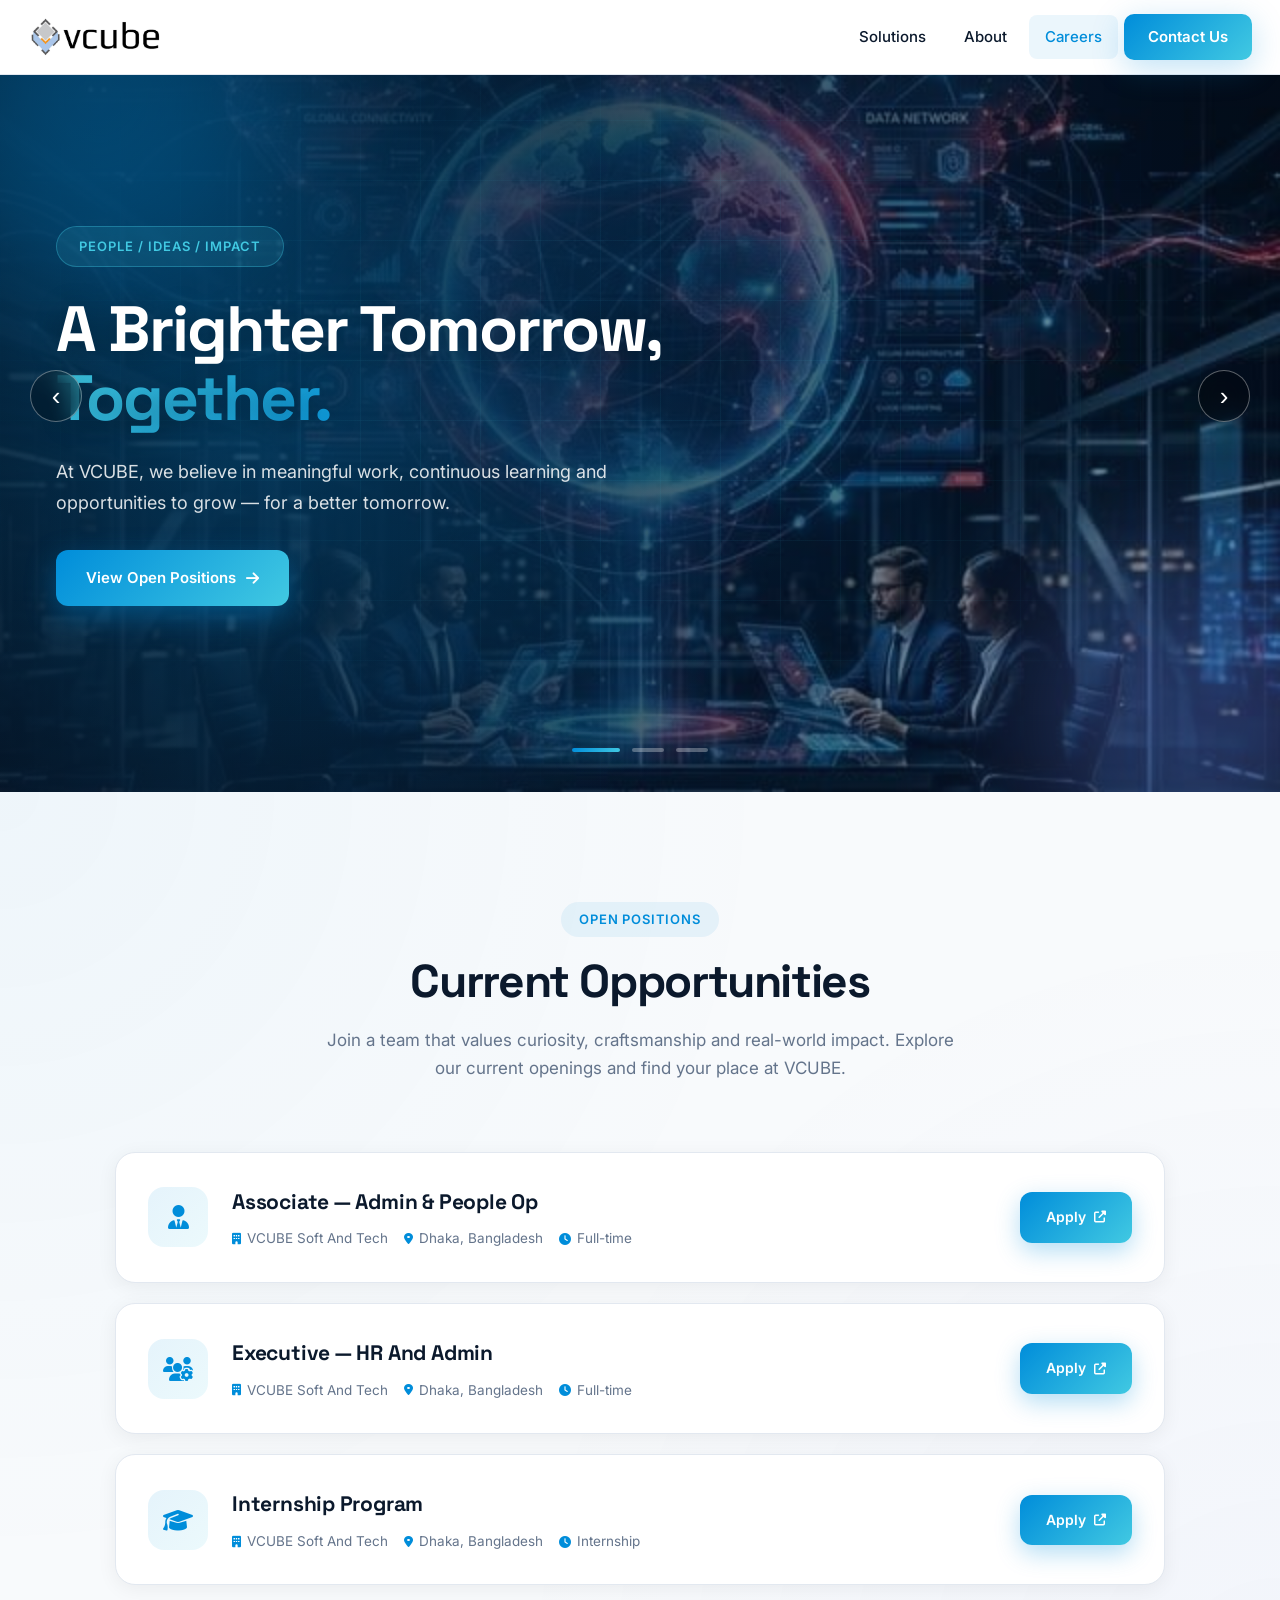
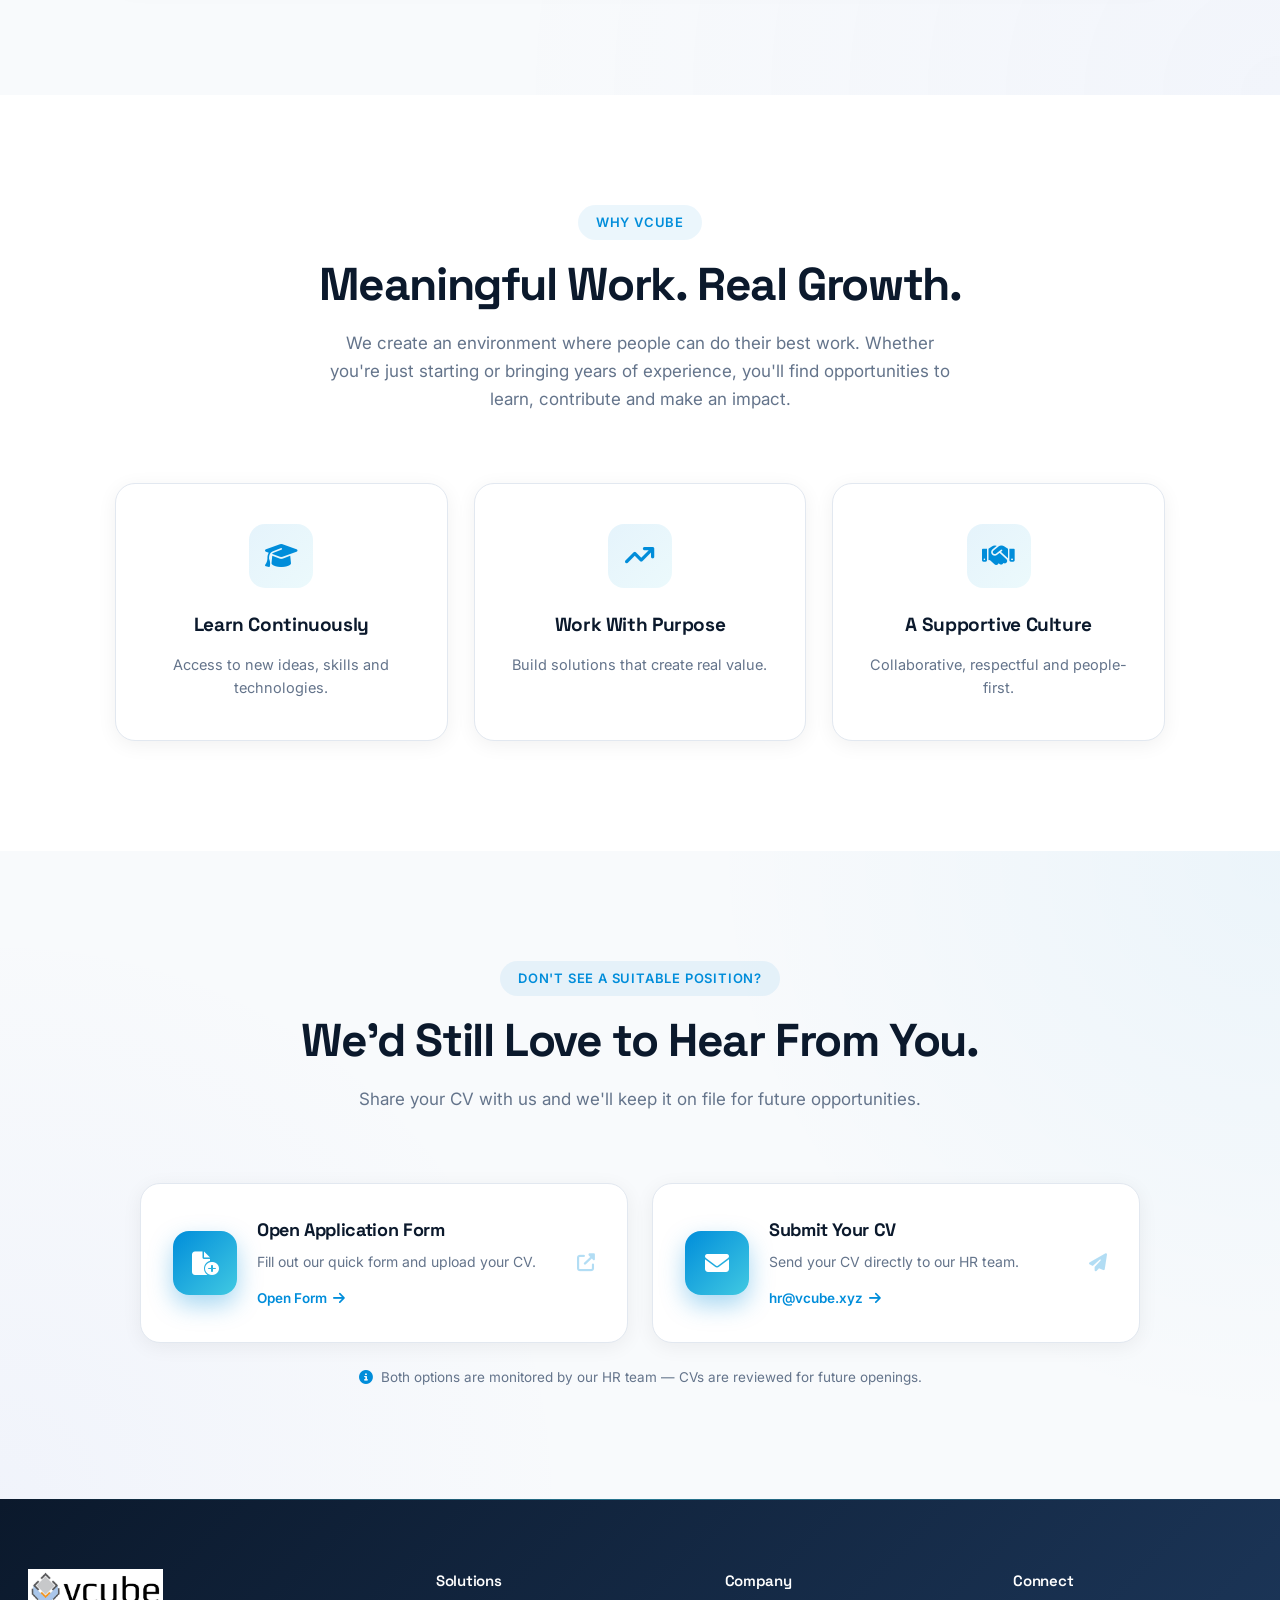
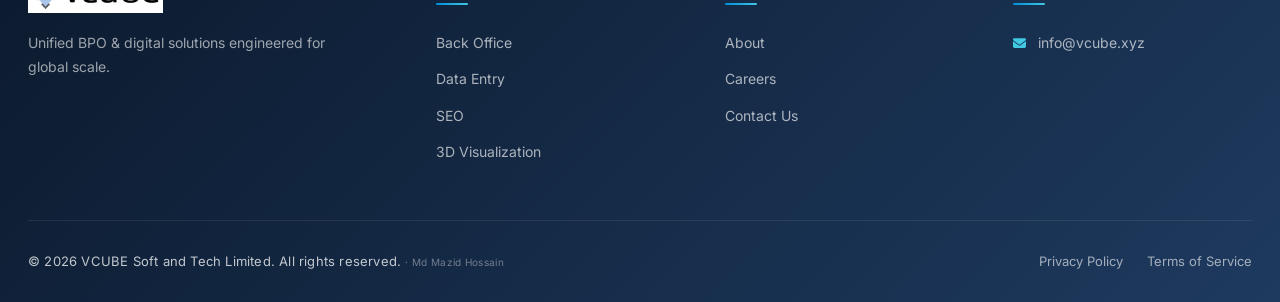
==== commit becc94fa: "error fix" ====
--- a/careers.html
+++ b/careers.html
@@ -3,7 +3,7 @@
 <head>
   <meta charset="UTF-8">
   <meta name="viewport" content="width=device-width, initial-scale=1.0">
-  <title>Careers — Join VCUBE Soft and Tech Limited</title>
+  <title>Careers Join VCUBE Soft and Tech Limited</title>
 
   <link rel="icon" type="image/x-icon" href="assets/images/favicon.ico?v=10">
   <link rel="icon" type="image/png" sizes="32x32" href="assets/images/favicon-32x32.png?v=10">
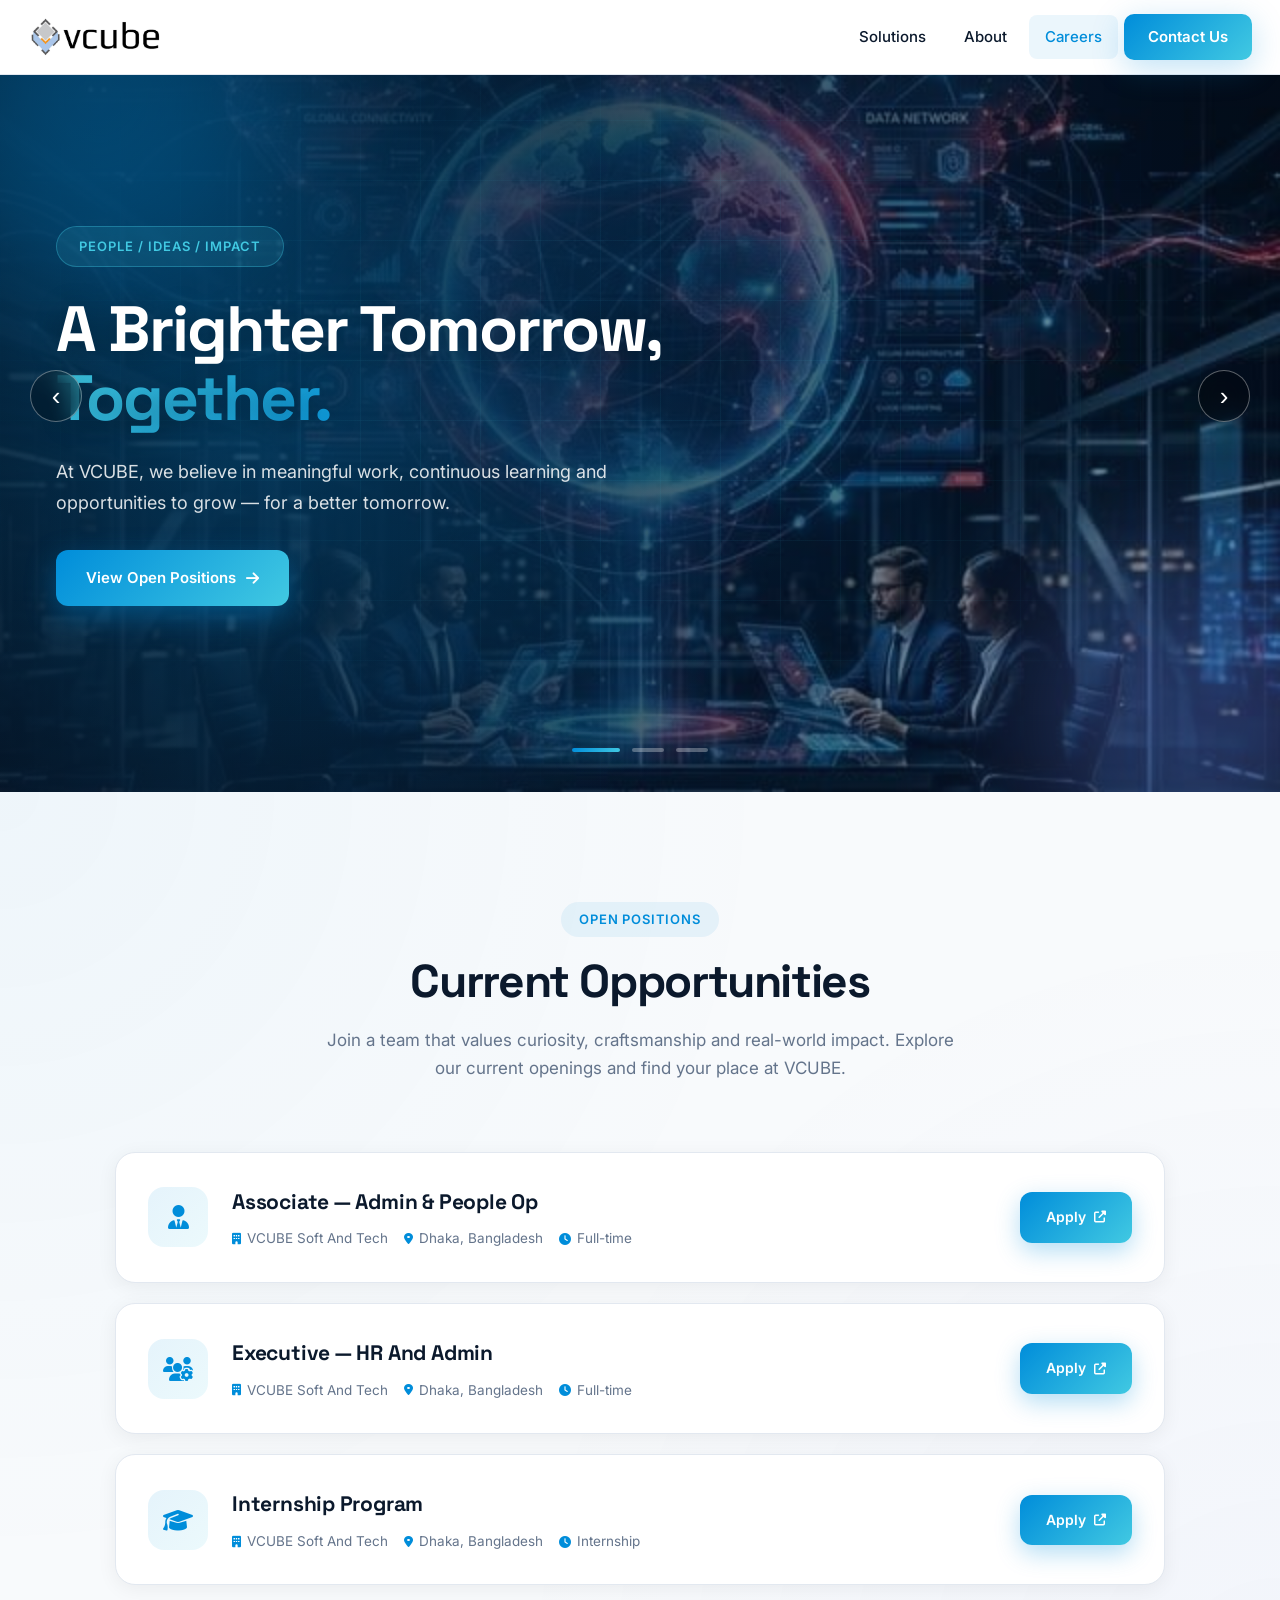
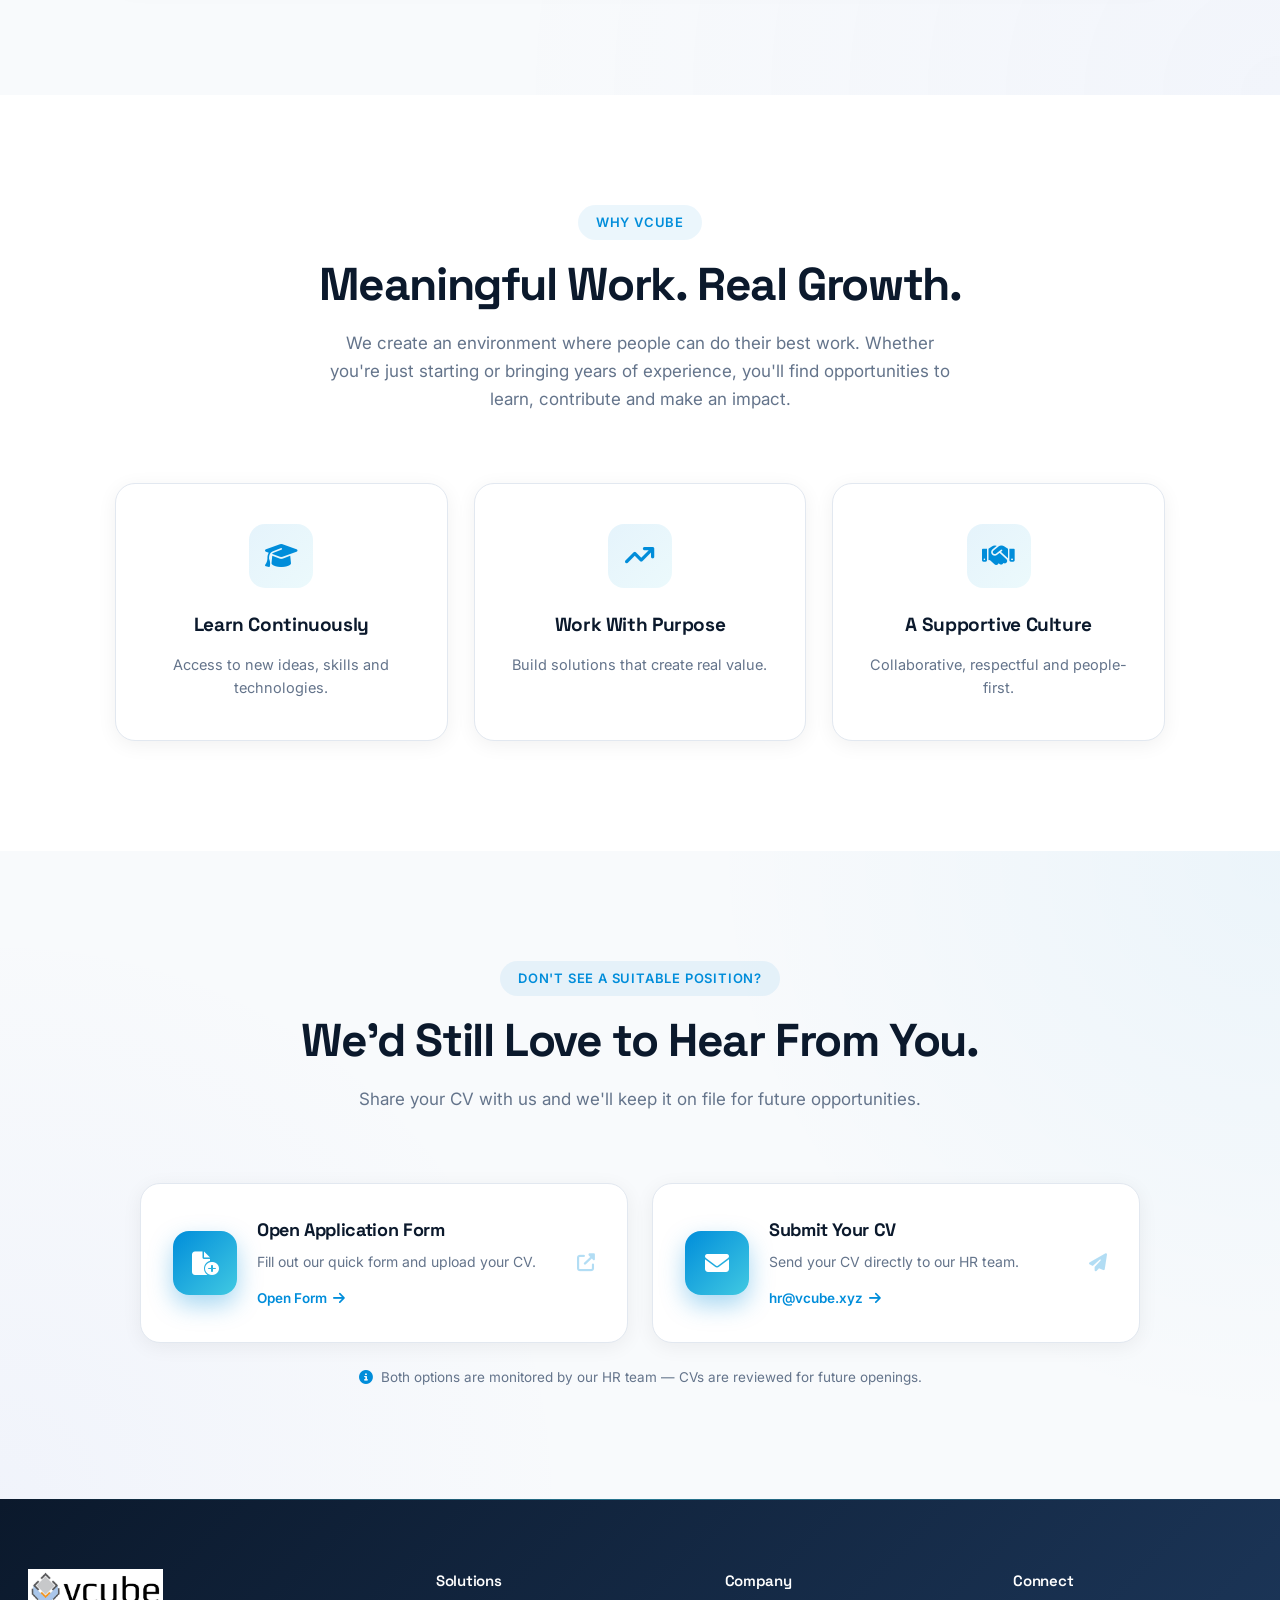
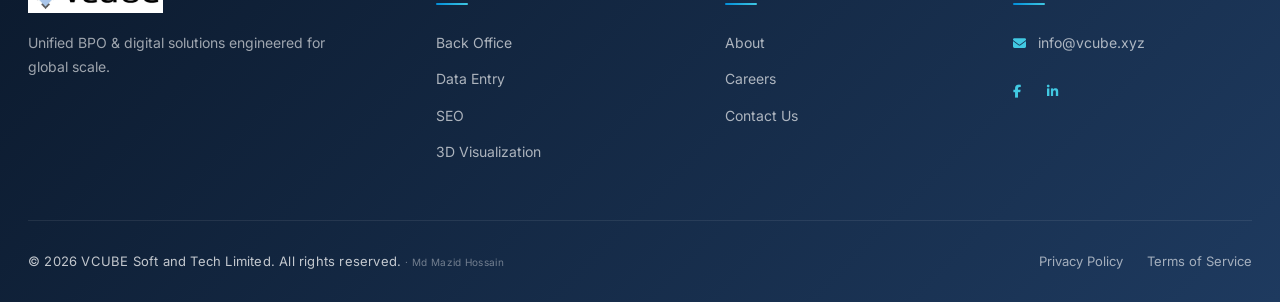
==== commit 7d5393c4: "facebook and linkedin added on the website" ====
--- a/careers.html
+++ b/careers.html
@@ -685,6 +685,32 @@
       .cv-option-card { flex-direction: column; text-align: center; gap: 16px; }
       .cv-option-arrow { display: none; }
     }
+  
+    /* Footer Social Icons */
+    .footer-contact-row {
+      display: flex;
+      align-items: center;
+      justify-content: space-between;
+      gap: 16px;
+      flex-wrap: wrap;
+    }
+    .footer-email {
+      display: inline-flex;
+      align-items: center;
+      color: rgba(255, 255, 255, 0.75);
+      text-decoration: none;
+      font-size: 13.5px;
+      transition: color 0.25s ease;
+      padding: 0;
+    }
+    .footer-email:hover { color: #41C9E2; padding-left: 0; }
+    .footer-email i { color: #41C9E2; margin-right: 8px; font-size: 13px; }
+    .footer-social { display: flex; gap: 18px; margin-top: 16px; align-items: center; }
+    .social-icon { display: inline-flex; align-items: center; justify-content: center; color: rgba(255,255,255,0.7); font-size: 20px; text-decoration: none; transition: all 0.25s ease; background: transparent; border: none; padding: 0; line-height: 1; }
+    .social-icon:hover { color: #41C9E2; transform: translateY(-2px); }
+    .social-icon.social-fb:hover { color: #1877f2; }
+    .social-icon.social-li:hover { color: #0a66c2; }
+
   </style>
 </head>
 <body>
@@ -919,6 +945,14 @@
         <div class="footer-col">
           <h4>Connect</h4>
           <a href="mailto:info@vcube.xyz"><i class="fas fa-envelope"></i> info@vcube.xyz</a>
+          <div class="footer-social">
+            <a href="https://www.facebook.com/vcubexyz" target="_blank" rel="noopener noreferrer" aria-label="Facebook" class="social-icon social-fb">
+              <i class="fab fa-facebook-f"></i>
+            </a>
+            <a href="https://www.linkedin.com/company/vcubesoftandtech/home/" target="_blank" rel="noopener noreferrer" aria-label="LinkedIn" class="social-icon social-li">
+              <i class="fab fa-linkedin-in"></i>
+            </a>
+          </div>
         </div>
       </div>
       <div class="footer-bottom">
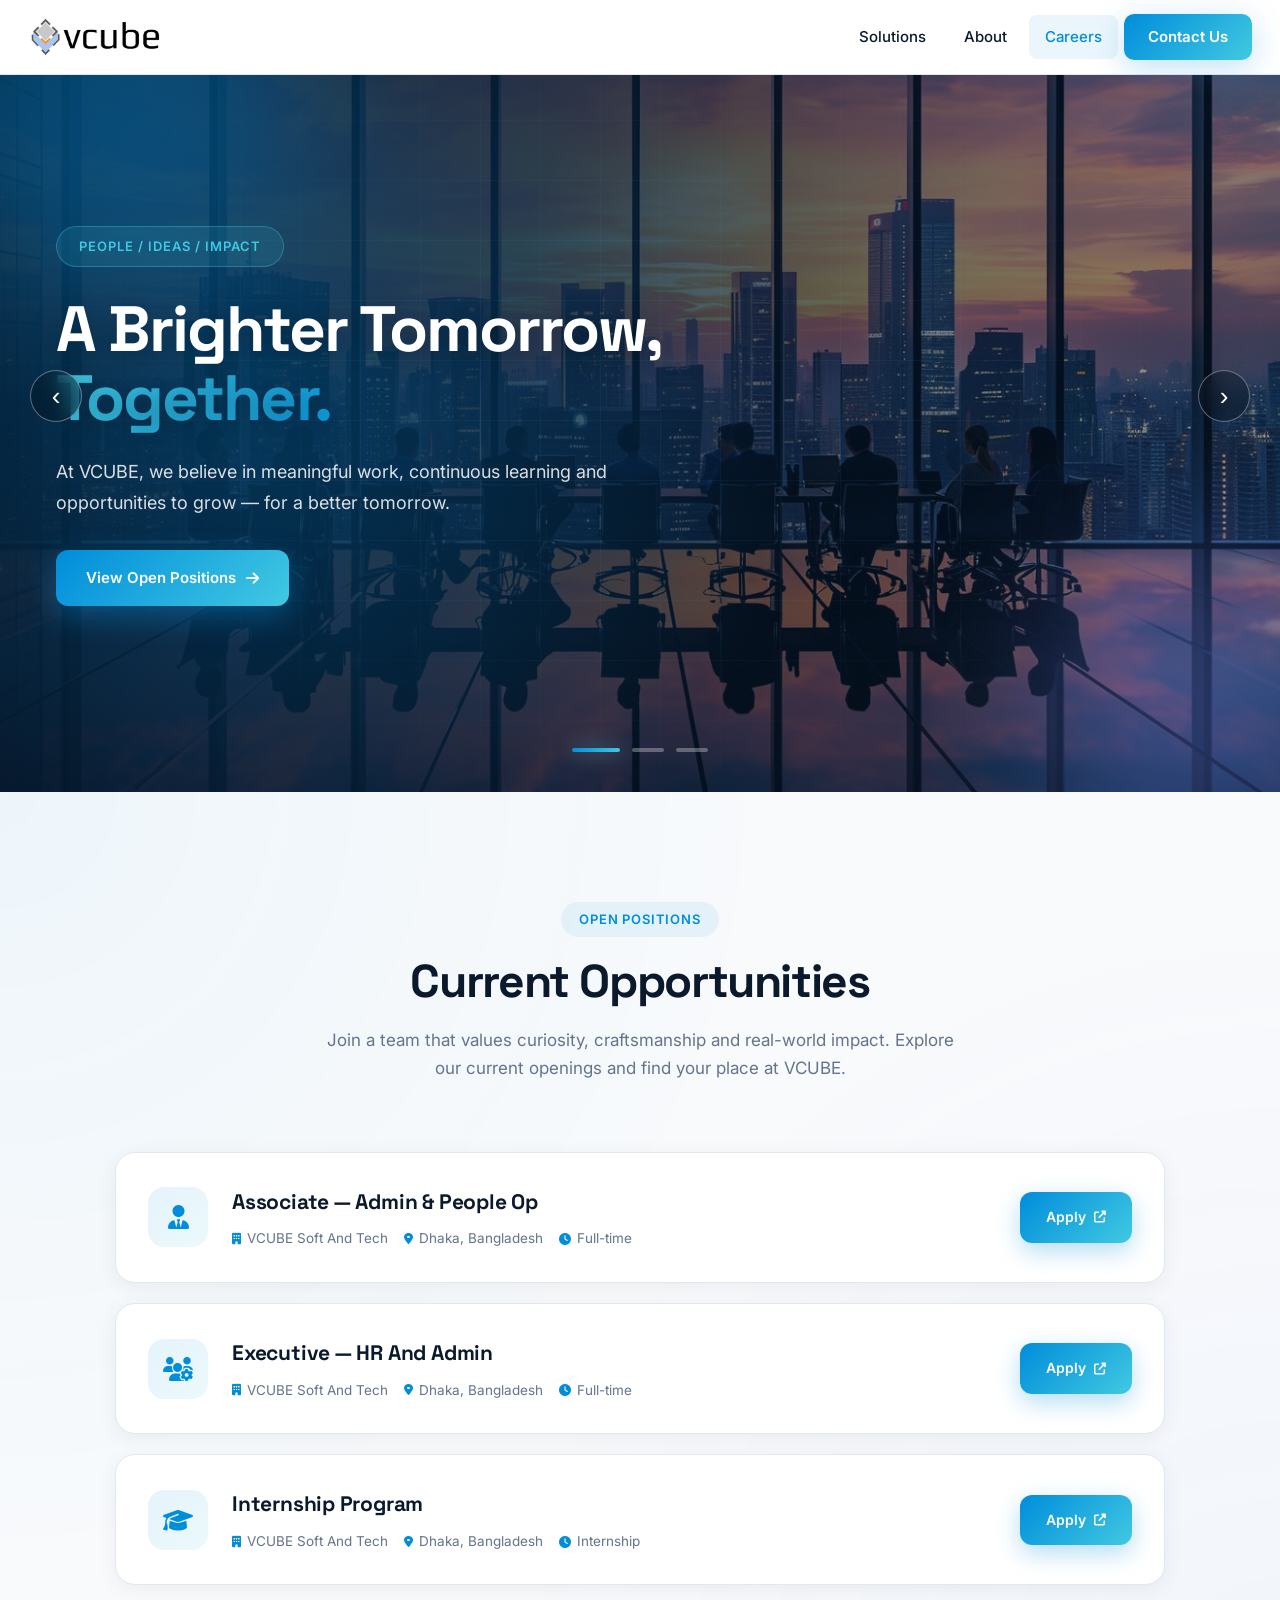
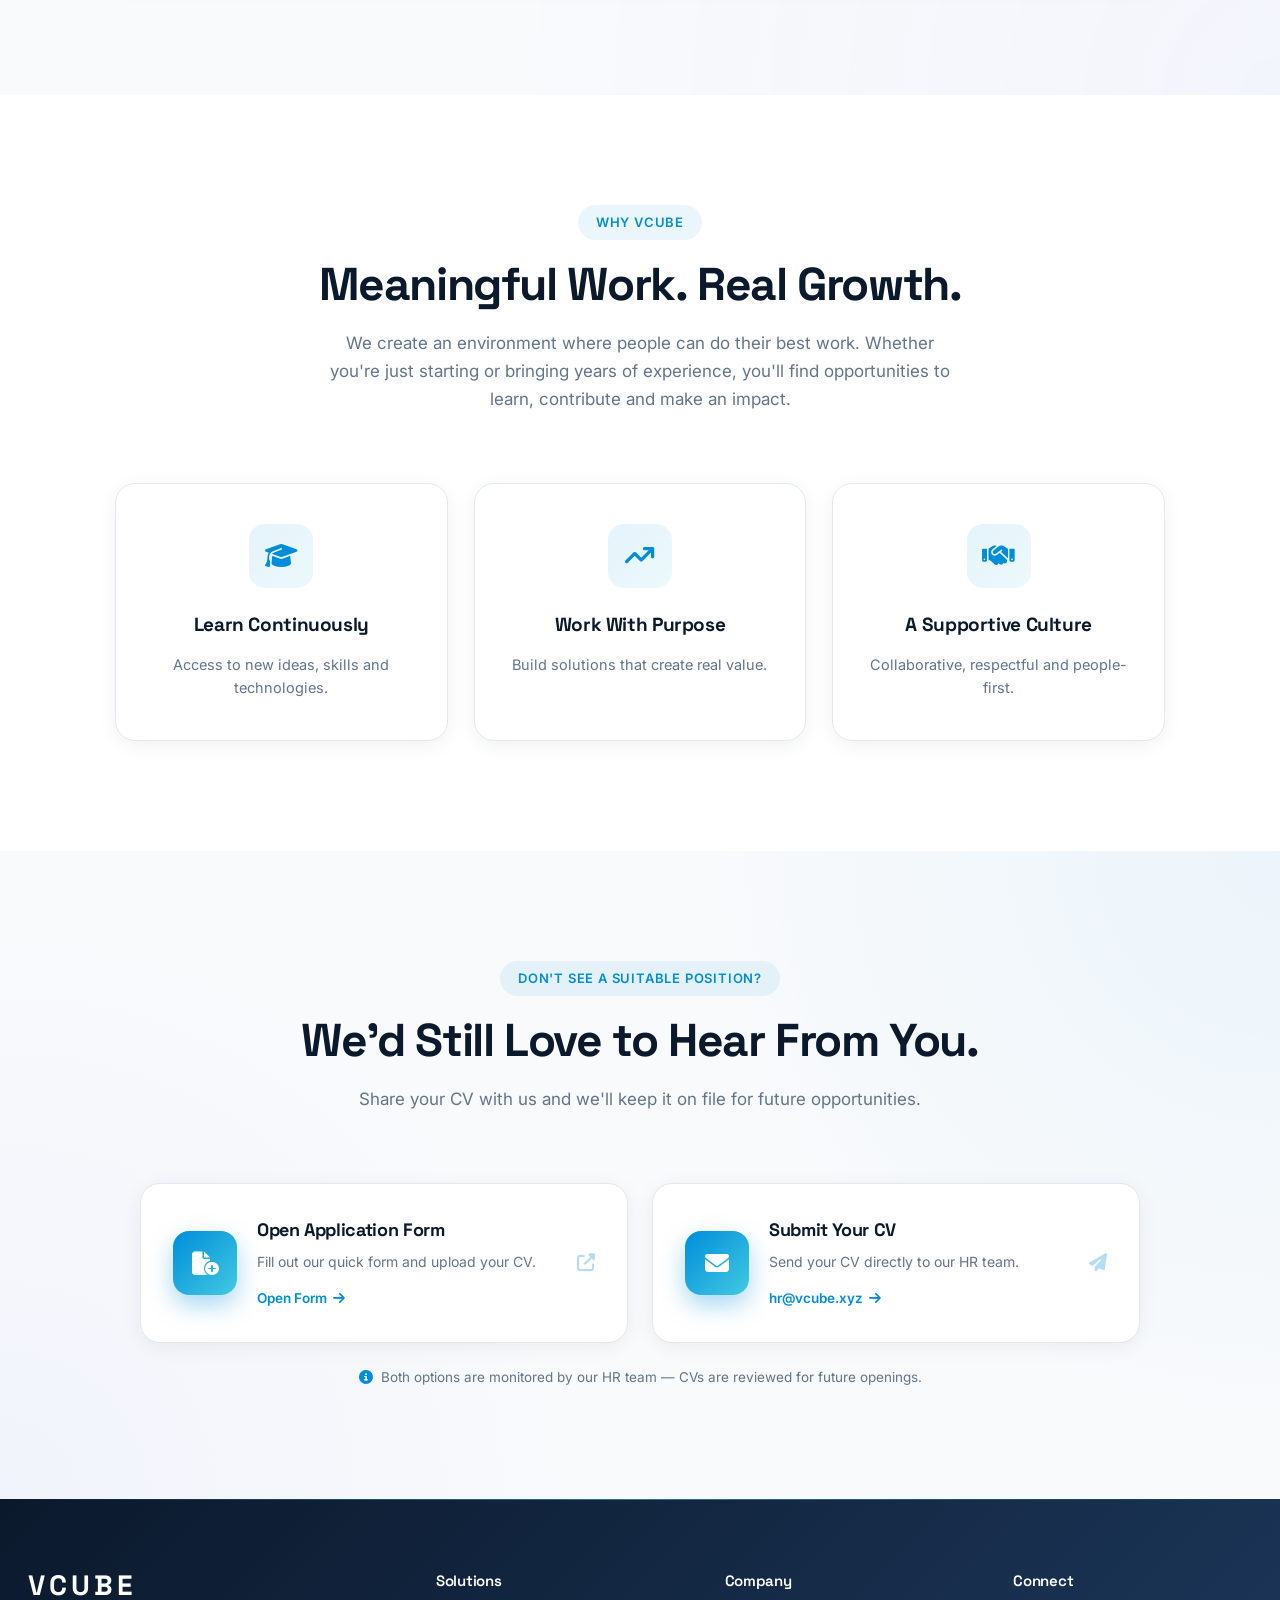
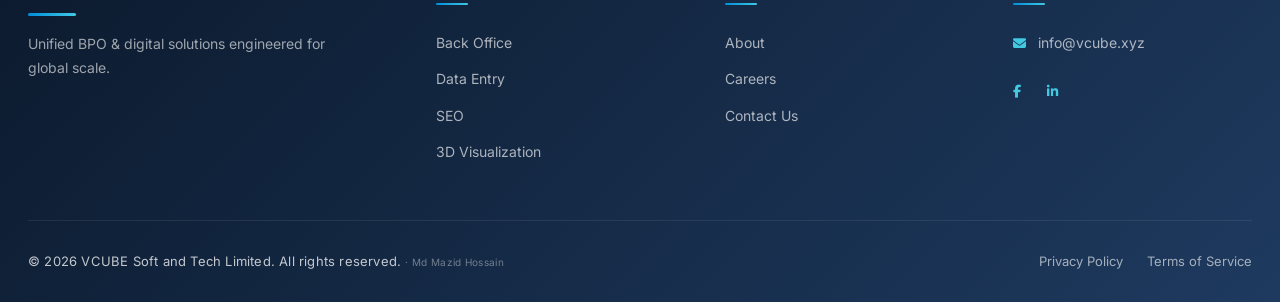
==== commit 7a580498: "chore: cleanup backup files and push final version" ====
--- a/careers.html
+++ b/careers.html
@@ -3,7 +3,7 @@
 <head>
   <meta charset="UTF-8">
   <meta name="viewport" content="width=device-width, initial-scale=1.0">
-  <title>Careers Join VCUBE Soft and Tech Limited</title>
+  <title>VCUBE | Career</title>
 
   <link rel="icon" type="image/x-icon" href="assets/images/favicon.ico?v=10">
   <link rel="icon" type="image/png" sizes="32x32" href="assets/images/favicon-32x32.png?v=10">
@@ -712,6 +712,73 @@
     .social-icon.social-li:hover { color: #0a66c2; }
 
   </style>
+
+
+<style id="footer-vcube-fix">
+/* FOOTER VCUBE TEXT — targets BOTH class names */
+footer .footer-brand .footer-logo-text,
+footer .footer-brand a.footer-logo-text,
+footer .footer-brand .footer-logo,
+footer .footer-brand a.footer-logo,
+.footer-brand .footer-logo-text,
+.footer-brand a.footer-logo-text,
+.footer-brand .footer-logo,
+.footer-brand a.footer-logo {
+  color: #ffffff !important;
+  -webkit-text-fill-color: #ffffff !important;
+  font-weight: 900 !important;
+  font-size: 28px !important;
+  letter-spacing: 4px !important;
+  text-transform: uppercase !important;
+  text-decoration: none !important;
+  text-decoration-line: none !important;
+  text-decoration-color: transparent !important;
+  background: none !important;
+  background-image: none !important;
+  -webkit-background-clip: unset !important;
+  background-clip: unset !important;
+  display: inline-block !important;
+  font-family: 'Space Grotesk', 'Inter', sans-serif !important;
+  margin: 0 0 16px 0 !important;
+  padding: 0 0 14px 0 !important;
+  position: relative !important;
+  line-height: 1.2 !important;
+  opacity: 1 !important;
+  border: none !important;
+  box-shadow: none !important;
+  visibility: visible !important;
+}
+
+/* Gradient underline */
+footer .footer-brand .footer-logo-text::after,
+footer .footer-brand .footer-logo::after {
+  content: '' !important;
+  position: absolute !important;
+  left: 0 !important;
+  bottom: 0 !important;
+  width: 48px !important;
+  height: 3px !important;
+  background: linear-gradient(90deg, #008DDA, #41C9E2) !important;
+  border-radius: 3px !important;
+  display: block !important;
+}
+
+/* Hover */
+footer .footer-brand .footer-logo-text:hover,
+footer .footer-brand .footer-logo:hover {
+  color: #41C9E2 !important;
+  -webkit-text-fill-color: #41C9E2 !important;
+  text-decoration: none !important;
+}
+
+@media (max-width: 700px) {
+  footer .footer-brand .footer-logo-text,
+  footer .footer-brand .footer-logo {
+    font-size: 24px !important;
+    letter-spacing: 3px !important;
+  }
+}
+</style>
 </head>
 <body>
 
@@ -737,7 +804,7 @@
   <section class="careers-hero">
 
     <div class="hero-slides">
-      <div class="hero-slide active" style="background-image:url('assets/images/hero1.jpg');"></div>
+      <div class="hero-slide active" style="background-image:url('assets/images/hero5.jpg');"></div>
       <div class="hero-slide" style="background-image:url('assets/images/hero2.jpg');"></div>
       <div class="hero-slide" style="background-image:url('assets/images/hero3.jpg');"></div>
     </div>
@@ -924,9 +991,7 @@
     <div class="container">
       <div class="footer-grid">
         <div class="footer-brand">
-          <a href="index.html" class="logo">
-            <img src="assets/images/vcube-logo.png" alt="VCUBE" class="logo-img">
-          </a>
+          <h3 class="footer-logo-text">VCUBE</h3>
           <p>Unified BPO &amp; digital solutions engineered for global scale.</p>
         </div>
         <div class="footer-col">
